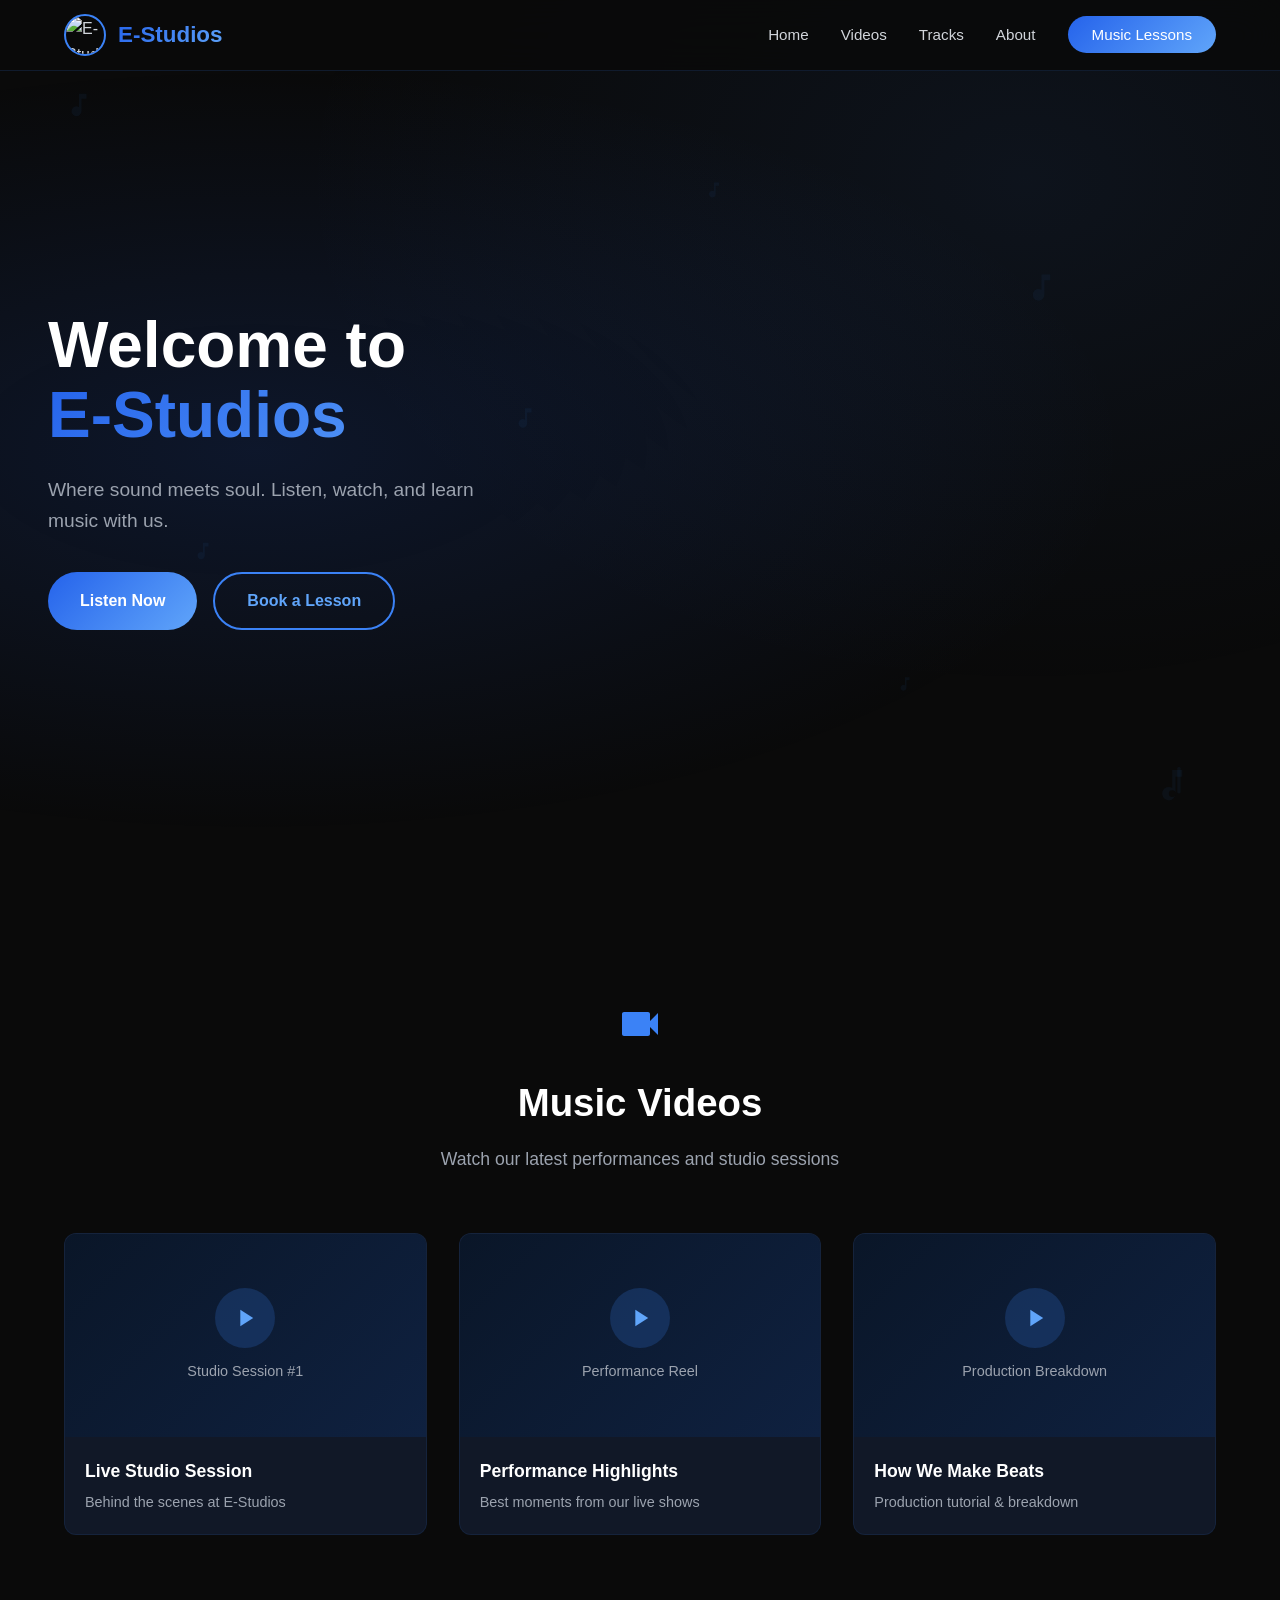
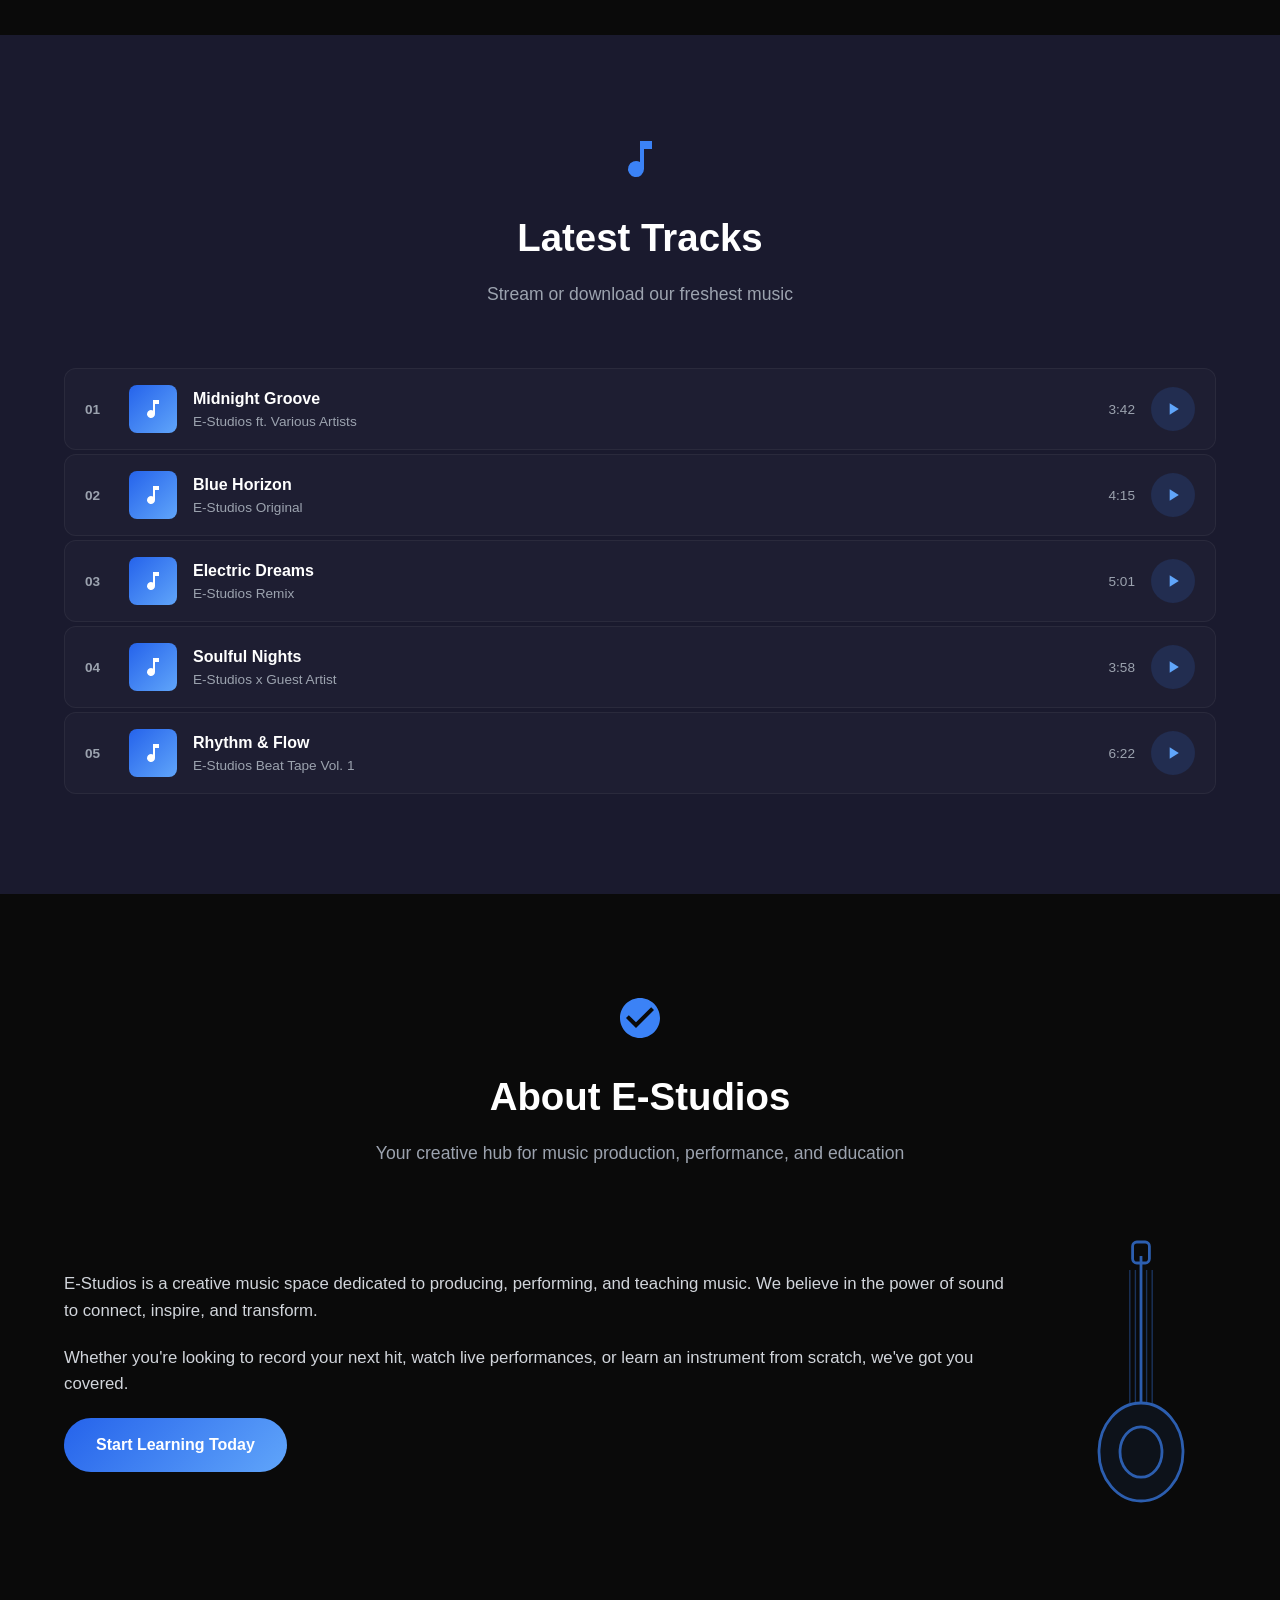
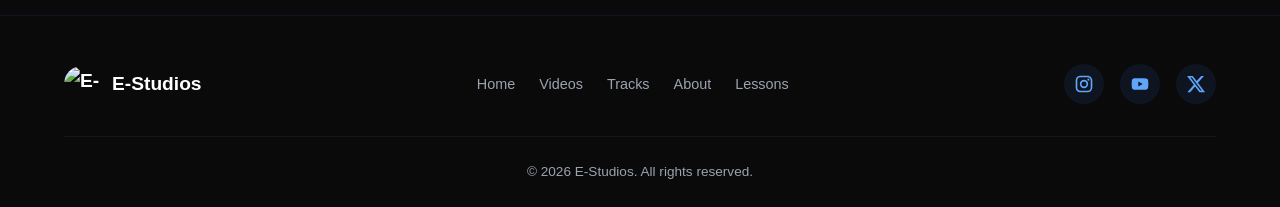
==== index.html @ f696d8f7 "Initial commit: E-Studios music website with videos, tracks, and lesson registration" ====
<!DOCTYPE html>
<html lang="en">
<head>
  <meta charset="UTF-8">
  <meta name="viewport" content="width=device-width, initial-scale=1.0">
  <title>E-Studios | Music Production & Lessons</title>
  <link rel="stylesheet" href="css/style.css">
  <link rel="icon" type="image/jpeg" href="images/logo.jpeg">
</head>
<body>

  <!-- Floating music notes background -->
  <div class="music-bg" aria-hidden="true">
    <svg class="note note-1" viewBox="0 0 24 24" fill="currentColor"><path d="M12 3v10.55A4 4 0 1 0 14 17V7h4V3h-6z"/></svg>
    <svg class="note note-2" viewBox="0 0 24 24" fill="currentColor"><path d="M12 3v10.55A4 4 0 1 0 14 17V7h4V3h-6z"/></svg>
    <svg class="note note-3" viewBox="0 0 24 24" fill="currentColor"><path d="M12 3v10.55A4 4 0 1 0 14 17V7h4V3h-6z"/></svg>
    <svg class="note note-4" viewBox="0 0 24 24" fill="currentColor"><path d="M12 3v10.55A4 4 0 1 0 14 17V7h4V3h-6z"/></svg>
    <svg class="note note-5" viewBox="0 0 24 24" fill="currentColor"><path d="M12 3v10.55A4 4 0 1 0 14 17V7h4V3h-6z"/></svg>
    <svg class="note note-6" viewBox="0 0 19 24" fill="currentColor"><path d="M12 3v10.55A4 4 0 1 0 14 17V7h4V3h-6zM14 17a2 2 0 1 1-4 0 2 2 0 0 1 4 0z"/><rect x="15" y="1" width="2" height="16" rx="1"/></svg>
    <svg class="note note-7" viewBox="0 0 24 24" fill="currentColor"><path d="M12 3v10.55A4 4 0 1 0 14 17V7h4V3h-6z"/></svg>
  </div>

  <!-- NAVIGATION -->
  <nav class="navbar" id="navbar">
    <div class="nav-container">
      <a href="index.html" class="logo">
        <img src="images/logo.jpeg" alt="E-Studios Logo" class="logo-img">
        <span class="logo-text">E-Studios</span>
      </a>
      <button class="nav-toggle" id="navToggle" aria-label="Toggle menu">
        <span></span><span></span><span></span>
      </button>
      <ul class="nav-links" id="navLinks">
        <li><a href="#home">Home</a></li>
        <li><a href="#videos">Videos</a></li>
        <li><a href="#tracks">Tracks</a></li>
        <li><a href="#about">About</a></li>
        <li><a href="lessons.html" class="btn-nav">Music Lessons</a></li>
      </ul>
    </div>
  </nav>

  <!-- HERO SECTION -->
  <header class="hero" id="home">
    <div class="hero-content">
      <h1 class="hero-title">
        <span class="hero-line">Welcome to</span>
        <span class="hero-line accent">E-Studios</span>
      </h1>
      <p class="hero-subtitle">Where sound meets soul. Listen, watch, and learn music with us.</p>
      <div class="hero-buttons">
        <a href="#tracks" class="btn btn-primary">Listen Now</a>
        <a href="lessons.html" class="btn btn-secondary">Book a Lesson</a>
      </div>
    </div>
    <div class="hero-visual">
      <svg class="equalizer" viewBox="0 0 120 80" fill="none">
        <rect class="eq-bar eq-1" x="5" y="30" width="10" rx="5" fill="#3b82f6"/>
        <rect class="eq-bar eq-2" x="20" y="15" width="10" rx="5" fill="#60a5fa"/>
        <rect class="eq-bar eq-3" x="35" y="25" width="10" rx="5" fill="#2563eb"/>
        <rect class="eq-bar eq-4" x="50" y="5" width="10" rx="5" fill="#93c5fd"/>
        <rect class="eq-bar eq-5" x="65" y="20" width="10" rx="5" fill="#3b82f6"/>
        <rect class="eq-bar eq-6" x="80" y="10" width="10" rx="5" fill="#60a5fa"/>
        <rect class="eq-bar eq-7" x="95" y="28" width="10" rx="5" fill="#2563eb"/>
        <rect class="eq-bar eq-8" x="110" y="18" width="10" rx="5" fill="#93c5fd"/>
      </svg>
    </div>
  </header>

  <!-- VIDEOS SECTION -->
  <section class="section" id="videos">
    <div class="container">
      <div class="section-header">
        <svg class="section-icon" viewBox="0 0 24 24" fill="currentColor"><path d="M17 10.5V7c0-.55-.45-1-1-1H4c-.55 0-1 .45-1 1v10c0 .55.45 1 1 1h12c.55 0 1-.45 1-1v-3.5l4 4v-11l-4 4z"/></svg>
        <h2>Music Videos</h2>
        <p>Watch our latest performances and studio sessions</p>
      </div>
      <div class="video-grid">
        <div class="video-card">
          <div class="video-placeholder">
            <svg viewBox="0 0 24 24" fill="currentColor" class="play-icon"><path d="M8 5v14l11-7z"/></svg>
            <span>Studio Session #1</span>
          </div>
          <div class="video-info">
            <h3>Live Studio Session</h3>
            <p>Behind the scenes at E-Studios</p>
          </div>
        </div>
        <div class="video-card">
          <div class="video-placeholder">
            <svg viewBox="0 0 24 24" fill="currentColor" class="play-icon"><path d="M8 5v14l11-7z"/></svg>
            <span>Performance Reel</span>
          </div>
          <div class="video-info">
            <h3>Performance Highlights</h3>
            <p>Best moments from our live shows</p>
          </div>
        </div>
        <div class="video-card">
          <div class="video-placeholder">
            <svg viewBox="0 0 24 24" fill="currentColor" class="play-icon"><path d="M8 5v14l11-7z"/></svg>
            <span>Production Breakdown</span>
          </div>
          <div class="video-info">
            <h3>How We Make Beats</h3>
            <p>Production tutorial & breakdown</p>
          </div>
        </div>
      </div>
    </div>
  </section>

  <!-- TRACKS SECTION -->
  <section class="section section-dark" id="tracks">
    <div class="container">
      <div class="section-header">
        <svg class="section-icon" viewBox="0 0 24 24" fill="currentColor"><path d="M12 3v10.55A4 4 0 1 0 14 17V7h4V3h-6z"/></svg>
        <h2>Latest Tracks</h2>
        <p>Stream or download our freshest music</p>
      </div>
      <div class="tracks-list">
        <div class="track-item">
          <div class="track-number">01</div>
          <div class="track-art">
            <svg viewBox="0 0 24 24" fill="currentColor"><path d="M12 3v10.55A4 4 0 1 0 14 17V7h4V3h-6z"/></svg>
          </div>
          <div class="track-details">
            <h3>Midnight Groove</h3>
            <p>E-Studios ft. Various Artists</p>
          </div>
          <div class="track-duration">3:42</div>
          <button class="track-play" aria-label="Play track">
            <svg viewBox="0 0 24 24" fill="currentColor"><path d="M8 5v14l11-7z"/></svg>
          </button>
        </div>
        <div class="track-item">
          <div class="track-number">02</div>
          <div class="track-art">
            <svg viewBox="0 0 24 24" fill="currentColor"><path d="M12 3v10.55A4 4 0 1 0 14 17V7h4V3h-6z"/></svg>
          </div>
          <div class="track-details">
            <h3>Blue Horizon</h3>
            <p>E-Studios Original</p>
          </div>
          <div class="track-duration">4:15</div>
          <button class="track-play" aria-label="Play track">
            <svg viewBox="0 0 24 24" fill="currentColor"><path d="M8 5v14l11-7z"/></svg>
          </button>
        </div>
        <div class="track-item">
          <div class="track-number">03</div>
          <div class="track-art">
            <svg viewBox="0 0 24 24" fill="currentColor"><path d="M12 3v10.55A4 4 0 1 0 14 17V7h4V3h-6z"/></svg>
          </div>
          <div class="track-details">
            <h3>Electric Dreams</h3>
            <p>E-Studios Remix</p>
          </div>
          <div class="track-duration">5:01</div>
          <button class="track-play" aria-label="Play track">
            <svg viewBox="0 0 24 24" fill="currentColor"><path d="M8 5v14l11-7z"/></svg>
          </button>
        </div>
        <div class="track-item">
          <div class="track-number">04</div>
          <div class="track-art">
            <svg viewBox="0 0 24 24" fill="currentColor"><path d="M12 3v10.55A4 4 0 1 0 14 17V7h4V3h-6z"/></svg>
          </div>
          <div class="track-details">
            <h3>Soulful Nights</h3>
            <p>E-Studios x Guest Artist</p>
          </div>
          <div class="track-duration">3:58</div>
          <button class="track-play" aria-label="Play track">
            <svg viewBox="0 0 24 24" fill="currentColor"><path d="M8 5v14l11-7z"/></svg>
          </button>
        </div>
        <div class="track-item">
          <div class="track-number">05</div>
          <div class="track-art">
            <svg viewBox="0 0 24 24" fill="currentColor"><path d="M12 3v10.55A4 4 0 1 0 14 17V7h4V3h-6z"/></svg>
          </div>
          <div class="track-details">
            <h3>Rhythm & Flow</h3>
            <p>E-Studios Beat Tape Vol. 1</p>
          </div>
          <div class="track-duration">6:22</div>
          <button class="track-play" aria-label="Play track">
            <svg viewBox="0 0 24 24" fill="currentColor"><path d="M8 5v14l11-7z"/></svg>
          </button>
        </div>
      </div>
    </div>
  </section>

  <!-- ABOUT SECTION -->
  <section class="section" id="about">
    <div class="container">
      <div class="section-header">
        <svg class="section-icon" viewBox="0 0 24 24" fill="currentColor"><path d="M12 2C6.48 2 2 6.48 2 12s4.48 10 10 10 10-4.48 10-10S17.52 2 12 2zm-2 15l-5-5 1.41-1.41L10 14.17l7.59-7.59L19 8l-9 9z"/></svg>
        <h2>About E-Studios</h2>
        <p>Your creative hub for music production, performance, and education</p>
      </div>
      <div class="about-content">
        <div class="about-text">
          <p>E-Studios is a creative music space dedicated to producing, performing, and teaching music. We believe in the power of sound to connect, inspire, and transform.</p>
          <p>Whether you're looking to record your next hit, watch live performances, or learn an instrument from scratch, we've got you covered.</p>
          <a href="lessons.html" class="btn btn-primary">Start Learning Today</a>
        </div>
        <div class="about-graphics">
          <svg class="guitar-svg" viewBox="0 0 100 200" fill="none" stroke="#3b82f6" stroke-width="2">
            <ellipse cx="50" cy="160" rx="30" ry="35" fill="rgba(59,130,246,0.1)"/>
            <ellipse cx="50" cy="160" rx="15" ry="18"/>
            <line x1="50" y1="125" x2="50" y2="20"/>
            <rect x="44" y="10" width="12" height="15" rx="3"/>
            <line x1="42" y1="30" x2="42" y2="125" stroke-width="1" opacity="0.5"/>
            <line x1="46" y1="30" x2="46" y2="125" stroke-width="1" opacity="0.5"/>
            <line x1="50" y1="30" x2="50" y2="125" stroke-width="1" opacity="0.5"/>
            <line x1="54" y1="30" x2="54" y2="125" stroke-width="1" opacity="0.5"/>
            <line x1="58" y1="30" x2="58" y2="125" stroke-width="1" opacity="0.5"/>
          </svg>
        </div>
      </div>
    </div>
  </section>

  <!-- FOOTER -->
  <footer class="footer">
    <div class="container">
      <div class="footer-content">
        <div class="footer-brand">
          <img src="images/logo.jpeg" alt="E-Studios" class="footer-logo">
          <span>E-Studios</span>
        </div>
        <div class="footer-links">
          <a href="#home">Home</a>
          <a href="#videos">Videos</a>
          <a href="#tracks">Tracks</a>
          <a href="#about">About</a>
          <a href="lessons.html">Lessons</a>
        </div>
        <div class="footer-social">
          <a href="#" aria-label="Instagram">
            <svg viewBox="0 0 24 24" fill="currentColor"><path d="M7.8 2h8.4C19.4 2 22 4.6 22 7.8v8.4a5.8 5.8 0 0 1-5.8 5.8H7.8C4.6 22 2 19.4 2 16.2V7.8A5.8 5.8 0 0 1 7.8 2m-.2 2A3.6 3.6 0 0 0 4 7.6v8.8C4 18.39 5.61 20 7.6 20h8.8a3.6 3.6 0 0 0 3.6-3.6V7.6C20 5.61 18.39 4 16.4 4H7.6m9.65 1.5a1.25 1.25 0 0 1 1.25 1.25A1.25 1.25 0 0 1 17.25 8 1.25 1.25 0 0 1 16 6.75a1.25 1.25 0 0 1 1.25-1.25M12 7a5 5 0 0 1 5 5 5 5 0 0 1-5 5 5 5 0 0 1-5-5 5 5 0 0 1 5-5m0 2a3 3 0 0 0-3 3 3 3 0 0 0 3 3 3 3 0 0 0 3-3 3 3 0 0 0-3-3z"/></svg>
          </a>
          <a href="#" aria-label="YouTube">
            <svg viewBox="0 0 24 24" fill="currentColor"><path d="M10 15l5.19-3L10 9v6m11.56-7.83c.13.47.22 1.1.28 1.9.07.8.1 1.49.1 2.09L22 12c0 2.19-.16 3.8-.44 4.83-.25.9-.83 1.48-1.73 1.73-.47.13-1.33.22-2.65.28-1.3.07-2.49.1-3.59.1L12 19c-4.19 0-6.8-.16-7.83-.44-.9-.25-1.48-.83-1.73-1.73-.13-.47-.22-1.1-.28-1.9-.07-.8-.1-1.49-.1-2.09L2 12c0-2.19.16-3.8.44-4.83.25-.9.83-1.48 1.73-1.73.47-.13 1.33-.22 2.65-.28 1.3-.07 2.49-.1 3.59-.1L12 5c4.19 0 6.8.16 7.83.44.9.25 1.48.83 1.73 1.73z"/></svg>
          </a>
          <a href="#" aria-label="Twitter/X">
            <svg viewBox="0 0 24 24" fill="currentColor"><path d="M18.244 2.25h3.308l-7.227 8.26 8.502 11.24H16.17l-5.214-6.817L4.99 21.75H1.68l7.73-8.835L1.254 2.25H8.08l4.713 6.231zm-1.161 17.52h1.833L7.084 4.126H5.117z"/></svg>
          </a>
        </div>
      </div>
      <div class="footer-bottom">
        <p>&copy; 2026 E-Studios. All rights reserved.</p>
      </div>
    </div>
  </footer>

  <script src="js/main.js"></script>
</body>
</html>
---- css/style.css ----
/* ===== E-Studios Theme ===== */
:root {
  --blue-900: #0a1628;
  --blue-800: #0f2140;
  --blue-700: #1a365d;
  --blue-600: #2563eb;
  --blue-500: #3b82f6;
  --blue-400: #60a5fa;
  --blue-300: #93c5fd;
  --blue-200: #bfdbfe;
  --black: #000000;
  --dark: #0a0a0a;
  --dark-card: #111827;
  --dark-surface: #1a1a2e;
  --gray-400: #9ca3af;
  --gray-300: #d1d5db;
  --white: #ffffff;
  --gradient: linear-gradient(135deg, var(--blue-600), var(--blue-400));
  --shadow: 0 4px 30px rgba(59,130,246,0.15);
  --radius: 12px;
}

/* ===== Reset & Base ===== */
*, *::before, *::after { box-sizing: border-box; margin: 0; padding: 0; }

html { scroll-behavior: smooth; }

body {
  font-family: -apple-system, BlinkMacSystemFont, 'Segoe UI', Roboto, sans-serif;
  background: var(--dark);
  color: var(--gray-300);
  line-height: 1.6;
  overflow-x: hidden;
}

a { text-decoration: none; color: inherit; }
img { max-width: 100%; display: block; }
ul { list-style: none; }

.container {
  max-width: 1200px;
  margin: 0 auto;
  padding: 0 24px;
}

/* ===== Floating Music Notes ===== */
.music-bg {
  position: fixed;
  inset: 0;
  pointer-events: none;
  z-index: 0;
  overflow: hidden;
}

.note {
  position: absolute;
  fill: rgba(59,130,246,0.06);
  animation: floatNote linear infinite;
}

.note-1 { width: 30px; top: 10%; left: 5%; animation-duration: 18s; }
.note-2 { width: 22px; top: 60%; left: 15%; animation-duration: 22s; animation-delay: 2s; }
.note-3 { width: 35px; top: 30%; left: 80%; animation-duration: 20s; animation-delay: 4s; }
.note-4 { width: 18px; top: 75%; left: 70%; animation-duration: 25s; animation-delay: 1s; }
.note-5 { width: 26px; top: 45%; left: 40%; animation-duration: 19s; animation-delay: 3s; }
.note-6 { width: 32px; top: 85%; left: 90%; animation-duration: 23s; animation-delay: 5s; }
.note-7 { width: 20px; top: 20%; left: 55%; animation-duration: 21s; animation-delay: 0.5s; }

@keyframes floatNote {
  0% { transform: translateY(100vh) rotate(0deg); opacity: 0; }
  10% { opacity: 1; }
  90% { opacity: 1; }
  100% { transform: translateY(-10vh) rotate(360deg); opacity: 0; }
}

/* ===== Navbar ===== */
.navbar {
  position: fixed;
  top: 0;
  left: 0;
  right: 0;
  z-index: 1000;
  background: rgba(10,10,10,0.85);
  backdrop-filter: blur(20px);
  border-bottom: 1px solid rgba(59,130,246,0.15);
  transition: background 0.3s;
}

.nav-container {
  max-width: 1200px;
  margin: 0 auto;
  padding: 0 24px;
  display: flex;
  align-items: center;
  justify-content: space-between;
  height: 70px;
}

.logo {
  display: flex;
  align-items: center;
  gap: 12px;
}

.logo-img {
  width: 42px;
  height: 42px;
  border-radius: 50%;
  object-fit: cover;
  border: 2px solid var(--blue-500);
}

.logo-text {
  font-size: 1.4rem;
  font-weight: 700;
  background: var(--gradient);
  -webkit-background-clip: text;
  -webkit-text-fill-color: transparent;
  background-clip: text;
}

.nav-links {
  display: flex;
  align-items: center;
  gap: 32px;
}

.nav-links a {
  font-size: 0.95rem;
  font-weight: 500;
  color: var(--gray-300);
  transition: color 0.3s;
}

.nav-links a:hover { color: var(--blue-400); }

.btn-nav {
  background: var(--gradient);
  color: var(--white) !important;
  padding: 10px 24px;
  border-radius: 50px;
  font-weight: 600;
  transition: transform 0.3s, box-shadow 0.3s;
}

.btn-nav:hover {
  transform: translateY(-2px);
  box-shadow: 0 4px 20px rgba(59,130,246,0.4);
}

.nav-toggle {
  display: none;
  flex-direction: column;
  gap: 5px;
  background: none;
  border: none;
  cursor: pointer;
}

.nav-toggle span {
  width: 28px;
  height: 3px;
  background: var(--gray-300);
  border-radius: 2px;
  transition: 0.3s;
}

/* ===== Hero ===== */
.hero {
  min-height: 100vh;
  display: flex;
  align-items: center;
  justify-content: space-between;
  padding: 120px 48px 80px;
  position: relative;
  z-index: 1;
  background: radial-gradient(ellipse at 20% 50%, rgba(37,99,235,0.15) 0%, transparent 60%),
              radial-gradient(ellipse at 80% 20%, rgba(59,130,246,0.08) 0%, transparent 50%);
}

.hero-content { max-width: 600px; }

.hero-title {
  font-size: 4rem;
  font-weight: 800;
  line-height: 1.1;
  margin-bottom: 24px;
}

.hero-line { display: block; color: var(--white); }

.accent {
  background: var(--gradient);
  -webkit-background-clip: text;
  -webkit-text-fill-color: transparent;
  background-clip: text;
}

.hero-subtitle {
  font-size: 1.2rem;
  color: var(--gray-400);
  margin-bottom: 36px;
  max-width: 480px;
}

.hero-buttons { display: flex; gap: 16px; flex-wrap: wrap; }

.btn {
  display: inline-flex;
  align-items: center;
  gap: 8px;
  padding: 14px 32px;
  border-radius: 50px;
  font-size: 1rem;
  font-weight: 600;
  cursor: pointer;
  border: none;
  transition: transform 0.3s, box-shadow 0.3s;
}

.btn:hover {
  transform: translateY(-2px);
  box-shadow: 0 8px 30px rgba(59,130,246,0.3);
}

.btn-primary {
  background: var(--gradient);
  color: var(--white);
}

.btn-secondary {
  background: transparent;
  color: var(--blue-400);
  border: 2px solid var(--blue-500);
}

.btn-secondary:hover { background: rgba(59,130,246,0.1); }

/* Equalizer */
.hero-visual {
  flex-shrink: 0;
}

.equalizer {
  width: 200px;
  height: 120px;
}

.eq-bar {
  animation: eqBounce ease-in-out infinite;
  transform-origin: bottom;
}

.eq-1 { animation-duration: 0.8s; }
.eq-2 { animation-duration: 1.1s; animation-delay: 0.1s; }
.eq-3 { animation-duration: 0.7s; animation-delay: 0.2s; }
.eq-4 { animation-duration: 0.9s; animation-delay: 0.15s; }
.eq-5 { animation-duration: 1.0s; animation-delay: 0.05s; }
.eq-6 { animation-duration: 0.75s; animation-delay: 0.25s; }
.eq-7 { animation-duration: 0.85s; animation-delay: 0.3s; }
.eq-8 { animation-duration: 0.95s; animation-delay: 0.12s; }

@keyframes eqBounce {
  0%, 100% { transform: scaleY(0.3); }
  50% { transform: scaleY(1); }
}

/* ===== Sections ===== */
.section {
  padding: 100px 0;
  position: relative;
  z-index: 1;
}

.section-dark {
  background: var(--dark-surface);
}

.section-header {
  text-align: center;
  margin-bottom: 60px;
}

.section-icon {
  width: 48px;
  height: 48px;
  color: var(--blue-500);
  margin-bottom: 16px;
}

.section-header h2 {
  font-size: 2.4rem;
  font-weight: 700;
  color: var(--white);
  margin-bottom: 12px;
}

.section-header p {
  color: var(--gray-400);
  font-size: 1.1rem;
}

/* ===== Video Grid ===== */
.video-grid {
  display: grid;
  grid-template-columns: repeat(auto-fit, minmax(320px, 1fr));
  gap: 32px;
}

.video-card {
  background: var(--dark-card);
  border-radius: var(--radius);
  overflow: hidden;
  border: 1px solid rgba(59,130,246,0.1);
  transition: transform 0.3s, box-shadow 0.3s;
}

.video-card:hover {
  transform: translateY(-6px);
  box-shadow: var(--shadow);
}

.video-placeholder {
  aspect-ratio: 16/9;
  background: linear-gradient(135deg, var(--blue-900), var(--blue-800));
  display: flex;
  flex-direction: column;
  align-items: center;
  justify-content: center;
  gap: 12px;
  color: var(--blue-400);
  cursor: pointer;
  position: relative;
}

.play-icon {
  width: 60px;
  height: 60px;
  background: rgba(59,130,246,0.2);
  border-radius: 50%;
  padding: 16px;
  transition: background 0.3s, transform 0.3s;
}

.video-card:hover .play-icon {
  background: var(--blue-600);
  transform: scale(1.1);
}

.video-placeholder span {
  font-size: 0.9rem;
  color: var(--gray-400);
}

.video-info { padding: 20px; }

.video-info h3 {
  color: var(--white);
  font-size: 1.1rem;
  margin-bottom: 6px;
}

.video-info p { font-size: 0.9rem; color: var(--gray-400); }

/* ===== Tracks List ===== */
.tracks-list {
  display: flex;
  flex-direction: column;
  gap: 4px;
}

.track-item {
  display: flex;
  align-items: center;
  gap: 16px;
  padding: 16px 20px;
  border-radius: var(--radius);
  background: rgba(255,255,255,0.02);
  border: 1px solid rgba(255,255,255,0.05);
  transition: background 0.3s, border-color 0.3s;
}

.track-item:hover {
  background: rgba(59,130,246,0.08);
  border-color: rgba(59,130,246,0.2);
}

.track-number {
  font-size: 0.85rem;
  color: var(--gray-400);
  font-weight: 600;
  min-width: 28px;
}

.track-art {
  width: 48px;
  height: 48px;
  border-radius: 8px;
  background: var(--gradient);
  display: flex;
  align-items: center;
  justify-content: center;
  flex-shrink: 0;
}

.track-art svg {
  width: 24px;
  height: 24px;
  color: var(--white);
}

.track-details { flex: 1; }

.track-details h3 {
  color: var(--white);
  font-size: 1rem;
  font-weight: 600;
}

.track-details p {
  font-size: 0.85rem;
  color: var(--gray-400);
}

.track-duration {
  font-size: 0.85rem;
  color: var(--gray-400);
  font-variant-numeric: tabular-nums;
}

.track-play {
  width: 44px;
  height: 44px;
  border-radius: 50%;
  border: none;
  background: rgba(59,130,246,0.15);
  color: var(--blue-400);
  cursor: pointer;
  display: flex;
  align-items: center;
  justify-content: center;
  transition: background 0.3s, transform 0.3s;
}

.track-play svg { width: 20px; height: 20px; }

.track-play:hover {
  background: var(--blue-600);
  color: var(--white);
  transform: scale(1.1);
}

/* ===== About ===== */
.about-content {
  display: flex;
  align-items: center;
  gap: 60px;
}

.about-text { flex: 1; }

.about-text p {
  margin-bottom: 20px;
  font-size: 1.05rem;
  color: var(--gray-300);
}

.about-graphics { flex-shrink: 0; }

.guitar-svg {
  width: 150px;
  height: 280px;
  opacity: 0.7;
}

/* ===== Footer ===== */
.footer {
  border-top: 1px solid rgba(59,130,246,0.1);
  padding: 48px 0 24px;
  position: relative;
  z-index: 1;
}

.footer-content {
  display: flex;
  align-items: center;
  justify-content: space-between;
  flex-wrap: wrap;
  gap: 24px;
  margin-bottom: 32px;
}

.footer-brand {
  display: flex;
  align-items: center;
  gap: 12px;
  font-size: 1.2rem;
  font-weight: 700;
  color: var(--white);
}

.footer-logo {
  width: 36px;
  height: 36px;
  border-radius: 50%;
  object-fit: cover;
}

.footer-links { display: flex; gap: 24px; }

.footer-links a {
  color: var(--gray-400);
  font-size: 0.9rem;
  transition: color 0.3s;
}

.footer-links a:hover { color: var(--blue-400); }

.footer-social { display: flex; gap: 16px; }

.footer-social a {
  width: 40px;
  height: 40px;
  border-radius: 50%;
  background: rgba(59,130,246,0.1);
  display: flex;
  align-items: center;
  justify-content: center;
  color: var(--blue-400);
  transition: background 0.3s, transform 0.3s;
}

.footer-social svg { width: 20px; height: 20px; }

.footer-social a:hover {
  background: var(--blue-600);
  color: var(--white);
  transform: translateY(-2px);
}

.footer-bottom {
  text-align: center;
  padding-top: 24px;
  border-top: 1px solid rgba(255,255,255,0.05);
  font-size: 0.85rem;
  color: var(--gray-400);
}

/* ===== Responsive ===== */
@media (max-width: 768px) {
  .nav-toggle { display: flex; }

  .nav-links {
    position: fixed;
    top: 70px;
    left: 0;
    right: 0;
    background: rgba(10,10,10,0.98);
    flex-direction: column;
    padding: 32px 24px;
    gap: 20px;
    transform: translateY(-120%);
    transition: transform 0.3s;
  }

  .nav-links.active { transform: translateY(0); }

  .hero {
    flex-direction: column;
    text-align: center;
    padding: 140px 24px 60px;
  }

  .hero-title { font-size: 2.6rem; }
  .hero-subtitle { margin: 0 auto 32px; }
  .hero-buttons { justify-content: center; }

  .equalizer { width: 160px; height: 100px; }

  .about-content { flex-direction: column; text-align: center; }

  .footer-content { flex-direction: column; text-align: center; }
  .footer-links { flex-wrap: wrap; justify-content: center; }
}
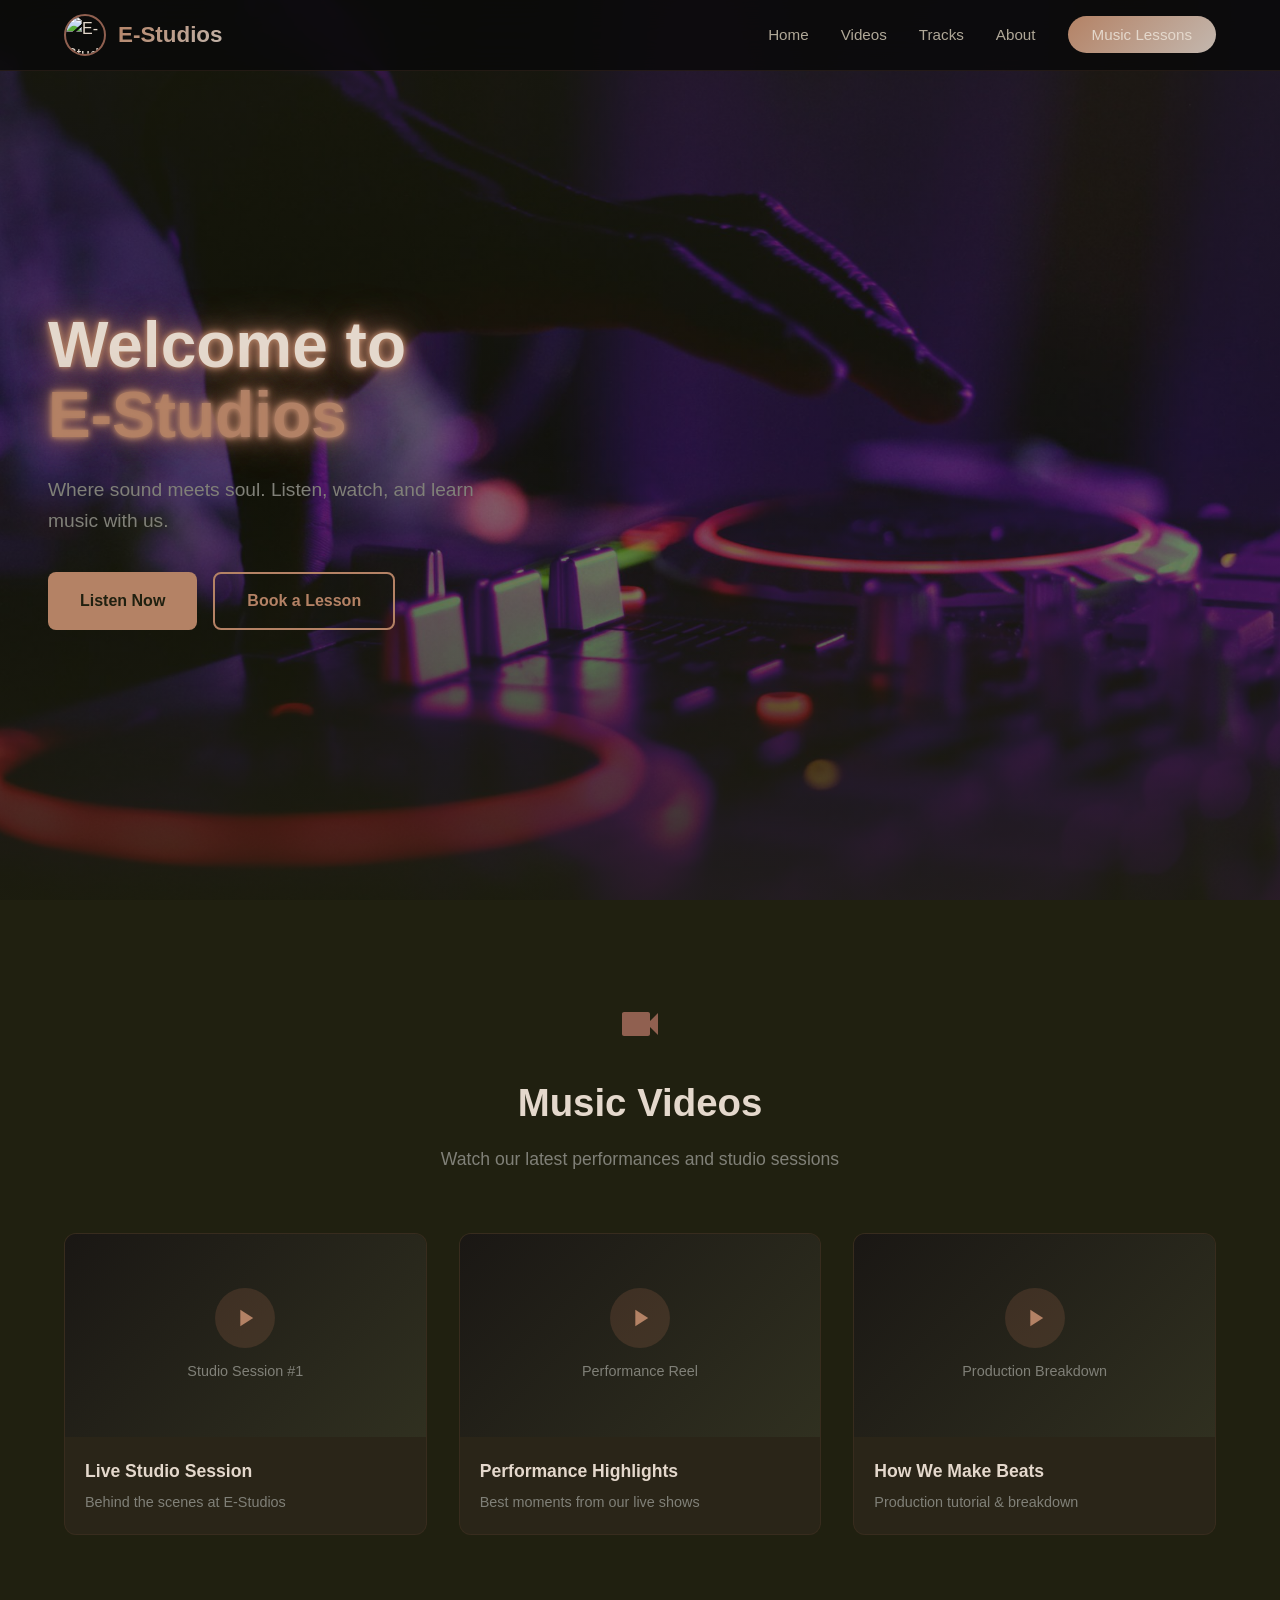
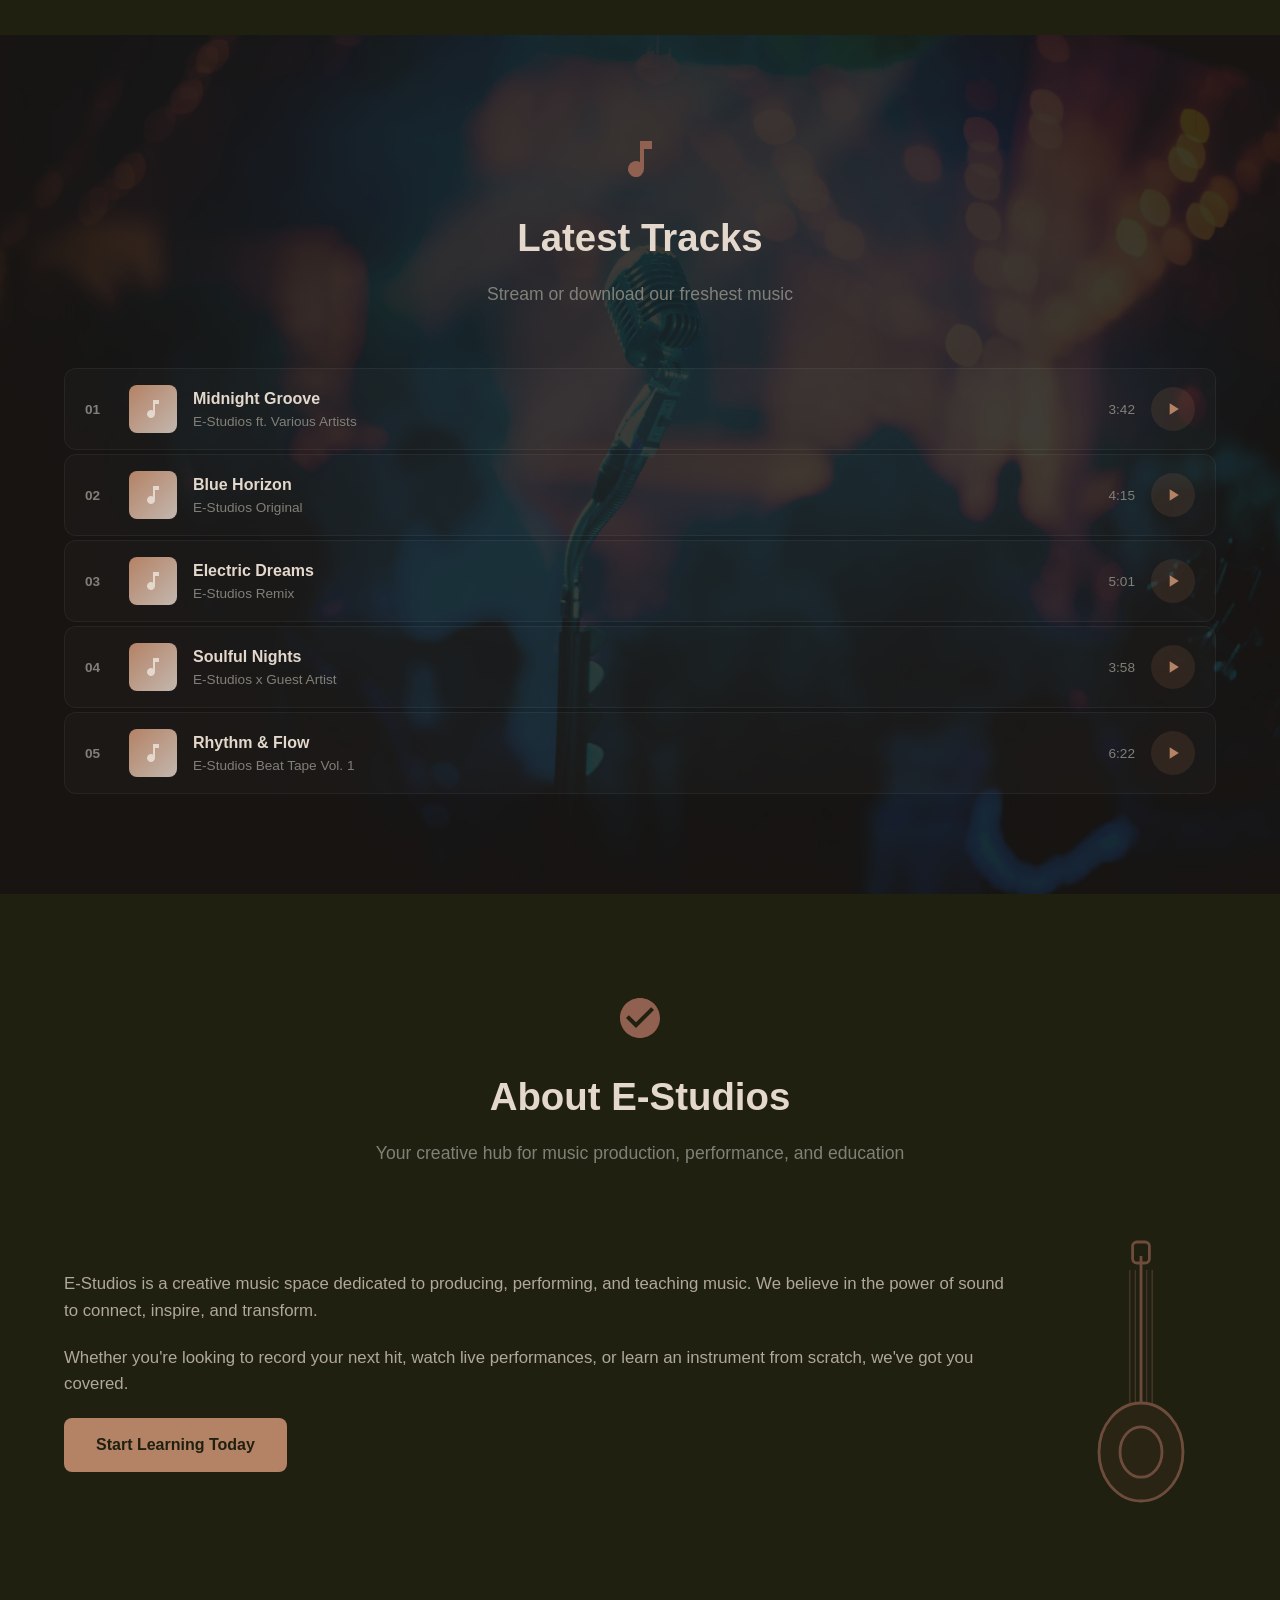
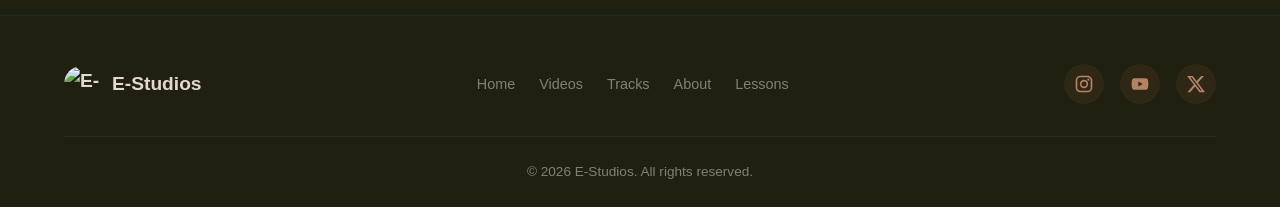
==== commit e386c226: "Add floating microphones and music notes animation over concert background" ====
--- a/index.html
+++ b/index.html
@@ -9,15 +9,23 @@
 </head>
 <body>
 
-  <!-- Floating music notes background -->
+  <!-- Floating music notes & microphones background -->
   <div class="music-bg" aria-hidden="true">
-    <svg class="note note-1" viewBox="0 0 24 24" fill="currentColor"><path d="M12 3v10.55A4 4 0 1 0 14 17V7h4V3h-6z"/></svg>
-    <svg class="note note-2" viewBox="0 0 24 24" fill="currentColor"><path d="M12 3v10.55A4 4 0 1 0 14 17V7h4V3h-6z"/></svg>
-    <svg class="note note-3" viewBox="0 0 24 24" fill="currentColor"><path d="M12 3v10.55A4 4 0 1 0 14 17V7h4V3h-6z"/></svg>
-    <svg class="note note-4" viewBox="0 0 24 24" fill="currentColor"><path d="M12 3v10.55A4 4 0 1 0 14 17V7h4V3h-6z"/></svg>
-    <svg class="note note-5" viewBox="0 0 24 24" fill="currentColor"><path d="M12 3v10.55A4 4 0 1 0 14 17V7h4V3h-6z"/></svg>
-    <svg class="note note-6" viewBox="0 0 19 24" fill="currentColor"><path d="M12 3v10.55A4 4 0 1 0 14 17V7h4V3h-6zM14 17a2 2 0 1 1-4 0 2 2 0 0 1 4 0z"/><rect x="15" y="1" width="2" height="16" rx="1"/></svg>
-    <svg class="note note-7" viewBox="0 0 24 24" fill="currentColor"><path d="M12 3v10.55A4 4 0 1 0 14 17V7h4V3h-6z"/></svg>
+    <!-- Music notes -->
+    <svg class="floating-el el-1" viewBox="0 0 24 24" fill="currentColor"><path d="M12 3v10.55A4 4 0 1 0 14 17V7h4V3h-6z"/></svg>
+    <svg class="floating-el el-2" viewBox="0 0 24 24" fill="currentColor"><path d="M12 3v10.55A4 4 0 1 0 14 17V7h4V3h-6z"/></svg>
+    <svg class="floating-el el-3" viewBox="0 0 19 24" fill="currentColor"><path d="M12 3v10.55A4 4 0 1 0 14 17V7h4V3h-6zM14 17a2 2 0 1 1-4 0 2 2 0 0 1 4 0z"/><rect x="15" y="1" width="2" height="16" rx="1"/></svg>
+    <svg class="floating-el el-4" viewBox="0 0 24 24" fill="currentColor"><path d="M12 3v10.55A4 4 0 1 0 14 17V7h4V3h-6z"/></svg>
+    <svg class="floating-el el-5" viewBox="0 0 24 24" fill="currentColor"><path d="M12 3v10.55A4 4 0 1 0 14 17V7h4V3h-6z"/></svg>
+    <!-- Microphones -->
+    <svg class="floating-el el-6 mic" viewBox="0 0 24 24" fill="currentColor"><path d="M12 14c1.66 0 3-1.34 3-3V5c0-1.66-1.34-3-3-3S9 3.34 9 5v6c0 1.66 1.34 3 3 3zm-1-9c0-.55.45-1 1-1s1 .45 1 1v6c0 .55-.45 1-1 1s-1-.45-1-1V5z"/><path d="M17 11c0 2.76-2.24 5-5 5s-5-2.24-5-5H5c0 3.53 2.61 6.43 6 6.92V21h2v-3.08c3.39-.49 6-3.39 6-6.92h-2z"/></svg>
+    <svg class="floating-el el-7 mic" viewBox="0 0 24 24" fill="currentColor"><path d="M12 14c1.66 0 3-1.34 3-3V5c0-1.66-1.34-3-3-3S9 3.34 9 5v6c0 1.66 1.34 3 3 3zm-1-9c0-.55.45-1 1-1s1 .45 1 1v6c0 .55-.45 1-1 1s-1-.45-1-1V5z"/><path d="M17 11c0 2.76-2.24 5-5 5s-5-2.24-5-5H5c0 3.53 2.61 6.43 6 6.92V21h2v-3.08c3.39-.49 6-3.39 6-6.92h-2z"/></svg>
+    <!-- Double notes -->
+    <svg class="floating-el el-8" viewBox="0 0 24 24" fill="currentColor"><path d="M21 3v12.5a3.5 3.5 0 1 1-2-3.16V5H11v10.5a3.5 3.5 0 1 1-2-3.16V3h12z"/></svg>
+    <svg class="floating-el el-9" viewBox="0 0 24 24" fill="currentColor"><path d="M12 3v10.55A4 4 0 1 0 14 17V7h4V3h-6z"/></svg>
+    <svg class="floating-el el-10 mic" viewBox="0 0 24 24" fill="currentColor"><path d="M12 14c1.66 0 3-1.34 3-3V5c0-1.66-1.34-3-3-3S9 3.34 9 5v6c0 1.66 1.34 3 3 3zm-1-9c0-.55.45-1 1-1s1 .45 1 1v6c0 .55-.45 1-1 1s-1-.45-1-1V5z"/><path d="M17 11c0 2.76-2.24 5-5 5s-5-2.24-5-5H5c0 3.53 2.61 6.43 6 6.92V21h2v-3.08c3.39-.49 6-3.39 6-6.92h-2z"/></svg>
+    <svg class="floating-el el-11" viewBox="0 0 24 24" fill="currentColor"><path d="M12 3v10.55A4 4 0 1 0 14 17V7h4V3h-6z"/></svg>
+    <svg class="floating-el el-12" viewBox="0 0 19 24" fill="currentColor"><path d="M12 3v10.55A4 4 0 1 0 14 17V7h4V3h-6zM14 17a2 2 0 1 1-4 0 2 2 0 0 1 4 0z"/><rect x="15" y="1" width="2" height="16" rx="1"/></svg>
   </div>
 
   <!-- NAVIGATION -->
--- a/css/style.css
+++ b/css/style.css
@@ -1,22 +1,25 @@
-/* ===== E-Studios Theme ===== */
+/* ===== E-Studios Theme (Logo-derived colors) ===== */
 :root {
-  --blue-900: #0a1628;
-  --blue-800: #0f2140;
-  --blue-700: #1a365d;
-  --blue-600: #2563eb;
-  --blue-500: #3b82f6;
-  --blue-400: #60a5fa;
-  --blue-300: #93c5fd;
-  --blue-200: #bfdbfe;
+  --primary: #b48265;
+  --secondary: #906050;
+  --dark: #202010;
+  --light: #e4d8cc;
+  --brown-900: #1a1714;
+  --brown-800: #303020;
+  --brown-700: #404040;
+  --brown-600: #505050;
+  --brown-500: #906050;
+  --brown-400: #b48265;
+  --brown-300: #c3b7ae;
+  --brown-200: #d8ccc0;
   --black: #000000;
-  --dark: #0a0a0a;
-  --dark-card: #111827;
-  --dark-surface: #1a1a2e;
-  --gray-400: #9ca3af;
-  --gray-300: #d1d5db;
-  --white: #ffffff;
-  --gradient: linear-gradient(135deg, var(--blue-600), var(--blue-400));
-  --shadow: 0 4px 30px rgba(59,130,246,0.15);
+  --dark-card: #2a2518;
+  --dark-surface: #1a1714;
+  --gray-400: #808078;
+  --gray-300: #b0a898;
+  --white: #e4d8cc;
+  --gradient: linear-gradient(135deg, var(--primary), var(--brown-300));
+  --shadow: 0 4px 30px rgba(180,130,101,0.15);
   --radius: 12px;
 }
 
@@ -28,9 +31,35 @@
 body {
   font-family: -apple-system, BlinkMacSystemFont, 'Segoe UI', Roboto, sans-serif;
   background: var(--dark);
-  color: var(--gray-300);
+  color: var(--light);
   line-height: 1.6;
   overflow-x: hidden;
+}
+
+/* Concert background */
+.hero::before {
+  content: '';
+  position: absolute;
+  inset: 0;
+  background: url('../images/concert-bg2.jpg') center/cover no-repeat;
+  z-index: -2;
+}
+
+.hero::after {
+  content: '';
+  position: absolute;
+  inset: 0;
+  background: linear-gradient(to bottom,
+    rgba(32,32,16,0.7) 0%,
+    rgba(32,32,16,0.5) 50%,
+    rgba(32,32,16,0.85) 100%);
+  z-index: -1;
+}
+
+@keyframes gradient {
+  0% { background-position: 0%; }
+  50% { background-position: 100%; }
+  100% { background-position: 0%; }
 }
 
 a { text-decoration: none; color: inherit; }
@@ -41,9 +70,21 @@
   max-width: 1200px;
   margin: 0 auto;
   padding: 0 24px;
-}
-
-/* ===== Floating Music Notes ===== */
+  animation: fadeIn 1s ease;
+}
+
+@keyframes fadeIn {
+  from {
+    opacity: 0;
+    transform: translateY(30px);
+  }
+  to {
+    opacity: 1;
+    transform: translateY(0);
+  }
+}
+
+/* ===== Floating Music Notes & Microphones ===== */
 .music-bg {
   position: fixed;
   inset: 0;
@@ -52,25 +93,54 @@
   overflow: hidden;
 }
 
-.note {
+.floating-el {
   position: absolute;
-  fill: rgba(59,130,246,0.06);
-  animation: floatNote linear infinite;
-}
-
-.note-1 { width: 30px; top: 10%; left: 5%; animation-duration: 18s; }
-.note-2 { width: 22px; top: 60%; left: 15%; animation-duration: 22s; animation-delay: 2s; }
-.note-3 { width: 35px; top: 30%; left: 80%; animation-duration: 20s; animation-delay: 4s; }
-.note-4 { width: 18px; top: 75%; left: 70%; animation-duration: 25s; animation-delay: 1s; }
-.note-5 { width: 26px; top: 45%; left: 40%; animation-duration: 19s; animation-delay: 3s; }
-.note-6 { width: 32px; top: 85%; left: 90%; animation-duration: 23s; animation-delay: 5s; }
-.note-7 { width: 20px; top: 20%; left: 55%; animation-duration: 21s; animation-delay: 0.5s; }
-
-@keyframes floatNote {
-  0% { transform: translateY(100vh) rotate(0deg); opacity: 0; }
-  10% { opacity: 1; }
-  90% { opacity: 1; }
-  100% { transform: translateY(-10vh) rotate(360deg); opacity: 0; }
+  animation: floatUp linear infinite;
+  opacity: 0;
+}
+
+/* Notes - warm terracotta */
+.floating-el:not(.mic) {
+  fill: rgba(180,130,101,0.12);
+}
+
+/* Microphones - slight pink tint */
+.mic {
+  fill: rgba(255,0,110,0.1);
+}
+
+/* Sizes and positions */
+.el-1  { width: 28px; left: 5%;  animation-duration: 16s; animation-delay: 0s; }
+.el-2  { width: 20px; left: 12%; animation-duration: 20s; animation-delay: 2s; }
+.el-3  { width: 32px; left: 22%; animation-duration: 18s; animation-delay: 4s; }
+.el-4  { width: 16px; left: 35%; animation-duration: 22s; animation-delay: 1s; }
+.el-5  { width: 24px; left: 45%; animation-duration: 17s; animation-delay: 3s; }
+.el-6  { width: 30px; left: 55%; animation-duration: 19s; animation-delay: 0.5s; }
+.el-7  { width: 22px; left: 65%; animation-duration: 21s; animation-delay: 5s; }
+.el-8  { width: 34px; left: 75%; animation-duration: 15s; animation-delay: 1.5s; }
+.el-9  { width: 18px; left: 82%; animation-duration: 23s; animation-delay: 3.5s; }
+.el-10 { width: 26px; left: 88%; animation-duration: 18s; animation-delay: 2.5s; }
+.el-11 { width: 20px; left: 92%; animation-duration: 20s; animation-delay: 0.8s; }
+.el-12 { width: 30px; left: 40%; animation-duration: 24s; animation-delay: 4.5s; }
+
+@keyframes floatUp {
+  0% {
+    transform: translateY(110vh) rotate(0deg) scale(0.8);
+    opacity: 0;
+  }
+  5% {
+    opacity: 1;
+  }
+  50% {
+    opacity: 0.8;
+  }
+  95% {
+    opacity: 1;
+  }
+  100% {
+    transform: translateY(-10vh) rotate(360deg) scale(1.1);
+    opacity: 0;
+  }
 }
 
 /* ===== Navbar ===== */
@@ -82,7 +152,7 @@
   z-index: 1000;
   background: rgba(10,10,10,0.85);
   backdrop-filter: blur(20px);
-  border-bottom: 1px solid rgba(59,130,246,0.15);
+  border-bottom: 1px solid rgba(176,112,80,0.15);
   transition: background 0.3s;
 }
 
@@ -107,7 +177,7 @@
   height: 42px;
   border-radius: 50%;
   object-fit: cover;
-  border: 2px solid var(--blue-500);
+  border: 2px solid var(--brown-500);
 }
 
 .logo-text {
@@ -132,7 +202,7 @@
   transition: color 0.3s;
 }
 
-.nav-links a:hover { color: var(--blue-400); }
+.nav-links a:hover { color: var(--brown-400); }
 
 .btn-nav {
   background: var(--gradient);
@@ -145,7 +215,7 @@
 
 .btn-nav:hover {
   transform: translateY(-2px);
-  box-shadow: 0 4px 20px rgba(59,130,246,0.4);
+  box-shadow: 0 4px 20px rgba(176,112,80,0.4);
 }
 
 .nav-toggle {
@@ -174,8 +244,6 @@
   padding: 120px 48px 80px;
   position: relative;
   z-index: 1;
-  background: radial-gradient(ellipse at 20% 50%, rgba(37,99,235,0.15) 0%, transparent 60%),
-              radial-gradient(ellipse at 80% 20%, rgba(59,130,246,0.08) 0%, transparent 50%);
 }
 
 .hero-content { max-width: 600px; }
@@ -210,31 +278,41 @@
   align-items: center;
   gap: 8px;
   padding: 14px 32px;
-  border-radius: 50px;
+  border-radius: 8px;
   font-size: 1rem;
   font-weight: 600;
   cursor: pointer;
   border: none;
-  transition: transform 0.3s, box-shadow 0.3s;
+  transition: all 0.3s ease;
 }
 
 .btn:hover {
-  transform: translateY(-2px);
-  box-shadow: 0 8px 30px rgba(59,130,246,0.3);
+  background: #8338ec;
+  transform: scale(1.08);
 }
 
 .btn-primary {
-  background: var(--gradient);
-  color: var(--white);
+  background: var(--primary);
+  color: #202010;
+}
+
+.btn-primary:hover {
+  background: var(--secondary);
+  transform: scale(1.08);
 }
 
 .btn-secondary {
   background: transparent;
-  color: var(--blue-400);
-  border: 2px solid var(--blue-500);
-}
-
-.btn-secondary:hover { background: rgba(59,130,246,0.1); }
+  color: var(--primary);
+  border: 2px solid var(--primary);
+}
+
+.btn-secondary:hover {
+  background: var(--secondary);
+  border-color: var(--secondary);
+  color: #e4d8cc;
+  transform: scale(1.08);
+}
 
 /* Equalizer */
 .hero-visual {
@@ -274,6 +352,21 @@
 
 .section-dark {
   background: var(--dark-surface);
+  position: relative;
+}
+
+.section-dark::before {
+  content: '';
+  position: absolute;
+  inset: 0;
+  background: url('../images/concert-bg.jpg') center/cover no-repeat;
+  opacity: 0.15;
+  z-index: 0;
+}
+
+.section-dark > * {
+  position: relative;
+  z-index: 1;
 }
 
 .section-header {
@@ -284,7 +377,7 @@
 .section-icon {
   width: 48px;
   height: 48px;
-  color: var(--blue-500);
+  color: var(--brown-500);
   margin-bottom: 16px;
 }
 
@@ -295,6 +388,15 @@
   margin-bottom: 12px;
 }
 
+h1 {
+  color: #e4d8cc;
+  text-shadow:
+    0 0 5px #b48265,
+    0 0 10px #b48265,
+    0 0 20px #906050,
+    0 0 40px #906050;
+}
+
 .section-header p {
   color: var(--gray-400);
   font-size: 1.1rem;
@@ -311,7 +413,7 @@
   background: var(--dark-card);
   border-radius: var(--radius);
   overflow: hidden;
-  border: 1px solid rgba(59,130,246,0.1);
+  border: 1px solid rgba(176,112,80,0.1);
   transition: transform 0.3s, box-shadow 0.3s;
 }
 
@@ -322,13 +424,13 @@
 
 .video-placeholder {
   aspect-ratio: 16/9;
-  background: linear-gradient(135deg, var(--blue-900), var(--blue-800));
+  background: linear-gradient(135deg, var(--brown-900), var(--brown-800));
   display: flex;
   flex-direction: column;
   align-items: center;
   justify-content: center;
   gap: 12px;
-  color: var(--blue-400);
+  color: var(--brown-400);
   cursor: pointer;
   position: relative;
 }
@@ -336,14 +438,14 @@
 .play-icon {
   width: 60px;
   height: 60px;
-  background: rgba(59,130,246,0.2);
+  background: rgba(176,112,80,0.2);
   border-radius: 50%;
   padding: 16px;
   transition: background 0.3s, transform 0.3s;
 }
 
 .video-card:hover .play-icon {
-  background: var(--blue-600);
+  background: var(--brown-500);
   transform: scale(1.1);
 }
 
@@ -381,8 +483,8 @@
 }
 
 .track-item:hover {
-  background: rgba(59,130,246,0.08);
-  border-color: rgba(59,130,246,0.2);
+  background: rgba(176,112,80,0.08);
+  border-color: rgba(176,112,80,0.2);
 }
 
 .track-number {
@@ -433,8 +535,8 @@
   height: 44px;
   border-radius: 50%;
   border: none;
-  background: rgba(59,130,246,0.15);
-  color: var(--blue-400);
+  background: rgba(176,112,80,0.15);
+  color: var(--brown-400);
   cursor: pointer;
   display: flex;
   align-items: center;
@@ -445,9 +547,87 @@
 .track-play svg { width: 20px; height: 20px; }
 
 .track-play:hover {
-  background: var(--blue-600);
+  background: #8338ec;
   color: var(--white);
   transform: scale(1.1);
+}
+
+.album {
+  width: 250px;
+  transition: transform .4s ease;
+}
+
+.album:hover {
+  transform: scale(1.08) rotate(2deg);
+}
+
+.player {
+  animation: float 3s ease-in-out infinite;
+}
+
+.play-btn {
+  box-shadow: 0 0 5px #b48265;
+  transition: .4s;
+}
+
+.play-btn:hover {
+  box-shadow:
+    0 0 15px #b48265,
+    0 0 30px #b48265,
+    0 0 50px #b48265;
+}
+
+.record {
+  animation: spin 8s linear infinite;
+}
+
+@keyframes spin {
+  from {
+    transform: rotate(0deg);
+  }
+  to {
+    transform: rotate(360deg);
+  }
+}
+
+.bar {
+  width: 8px;
+  height: 30px;
+  background: #b48265;
+  animation: equalizer .7s infinite alternate;
+}
+
+.bar:nth-child(2) {
+  animation-delay: .2s;
+}
+
+.bar:nth-child(3) {
+  animation-delay: .4s;
+}
+
+.bar:nth-child(4) {
+  animation-delay: .6s;
+}
+
+@keyframes equalizer {
+  from {
+    height: 20px;
+  }
+  to {
+    height: 70px;
+  }
+}
+
+@keyframes float {
+  0% {
+    transform: translateY(0);
+  }
+  50% {
+    transform: translateY(-10px);
+  }
+  100% {
+    transform: translateY(0);
+  }
 }
 
 /* ===== About ===== */
@@ -471,6 +651,11 @@
   width: 150px;
   height: 280px;
   opacity: 0.7;
+  stroke: var(--brown-500);
+}
+
+.guitar-svg ellipse:first-of-type {
+  fill: rgba(176,112,80,0.1);
 }
 
 /* ===== Footer ===== */
@@ -522,18 +707,18 @@
   width: 40px;
   height: 40px;
   border-radius: 50%;
-  background: rgba(59,130,246,0.1);
+  background: rgba(176,112,80,0.1);
   display: flex;
   align-items: center;
   justify-content: center;
-  color: var(--blue-400);
+  color: var(--brown-400);
   transition: background 0.3s, transform 0.3s;
 }
 
 .footer-social svg { width: 20px; height: 20px; }
 
 .footer-social a:hover {
-  background: var(--blue-600);
+  background: var(--brown-500);
   color: var(--white);
   transform: translateY(-2px);
 }
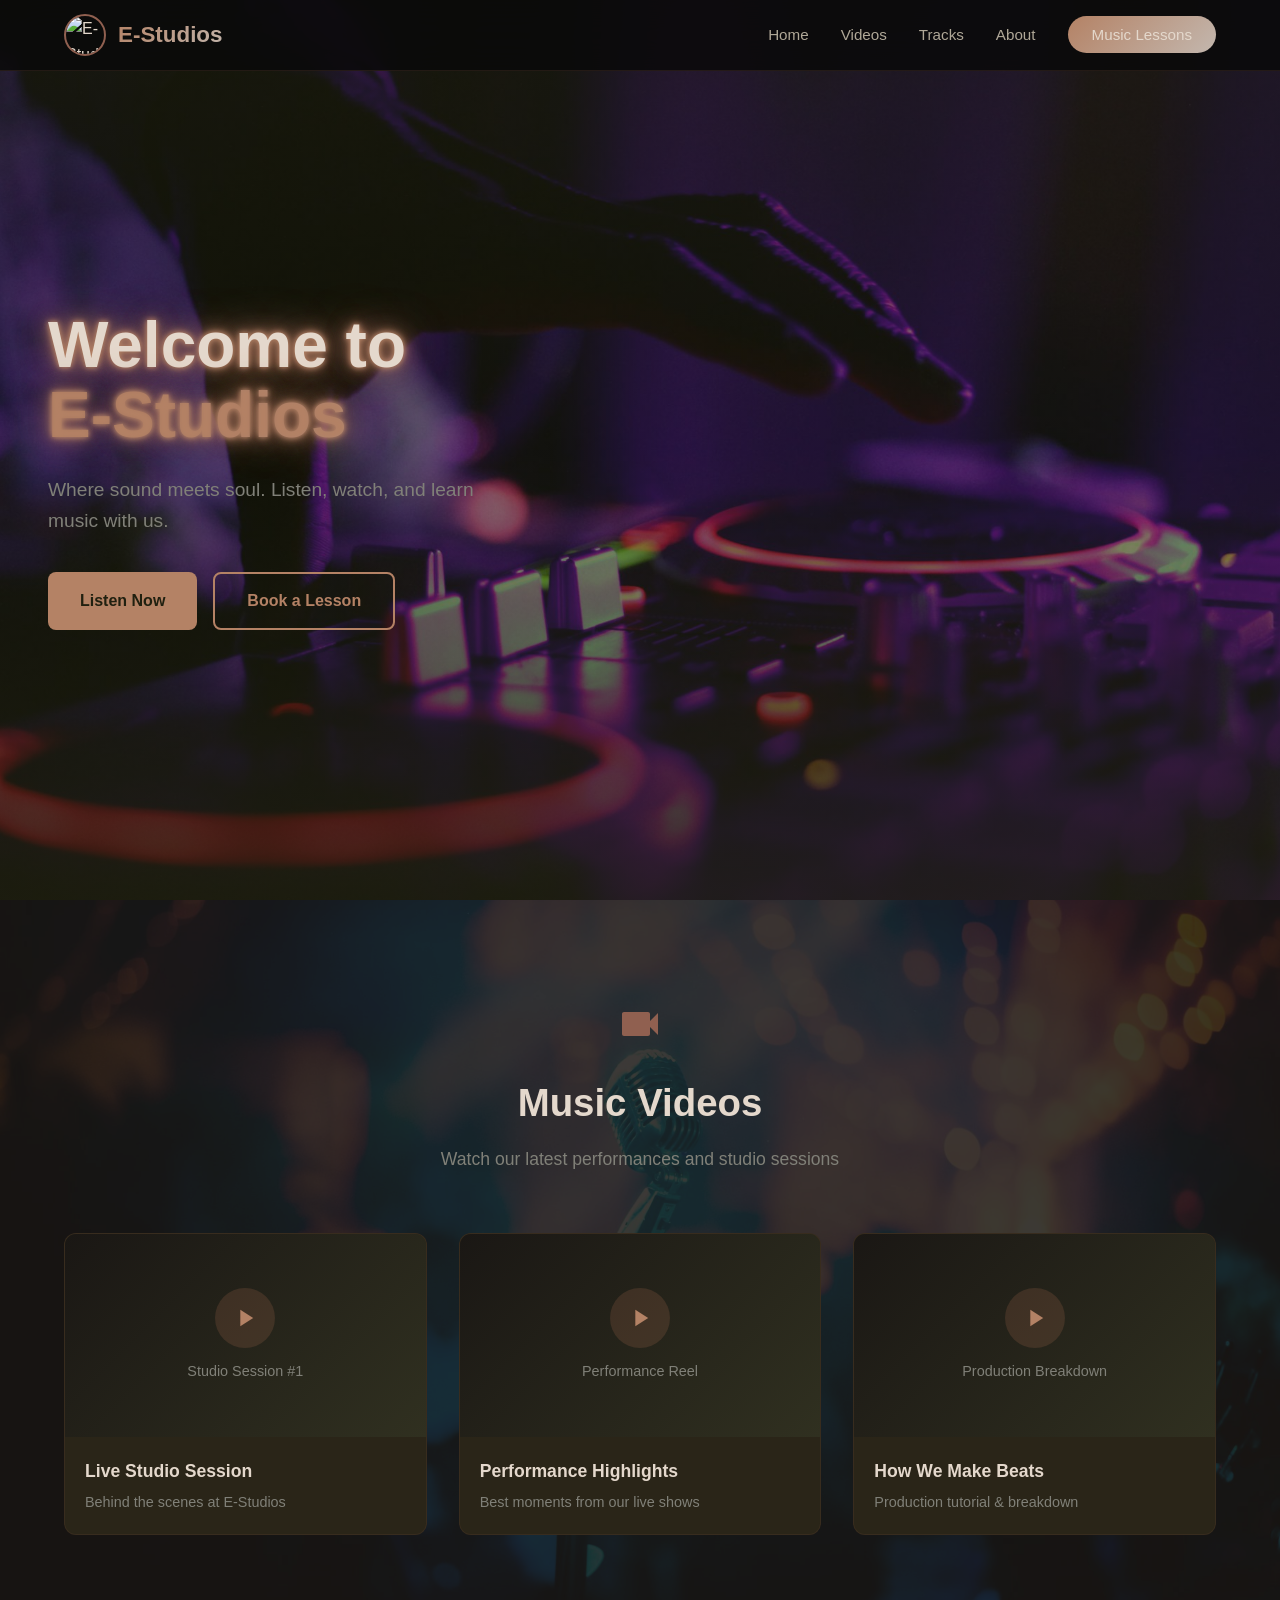
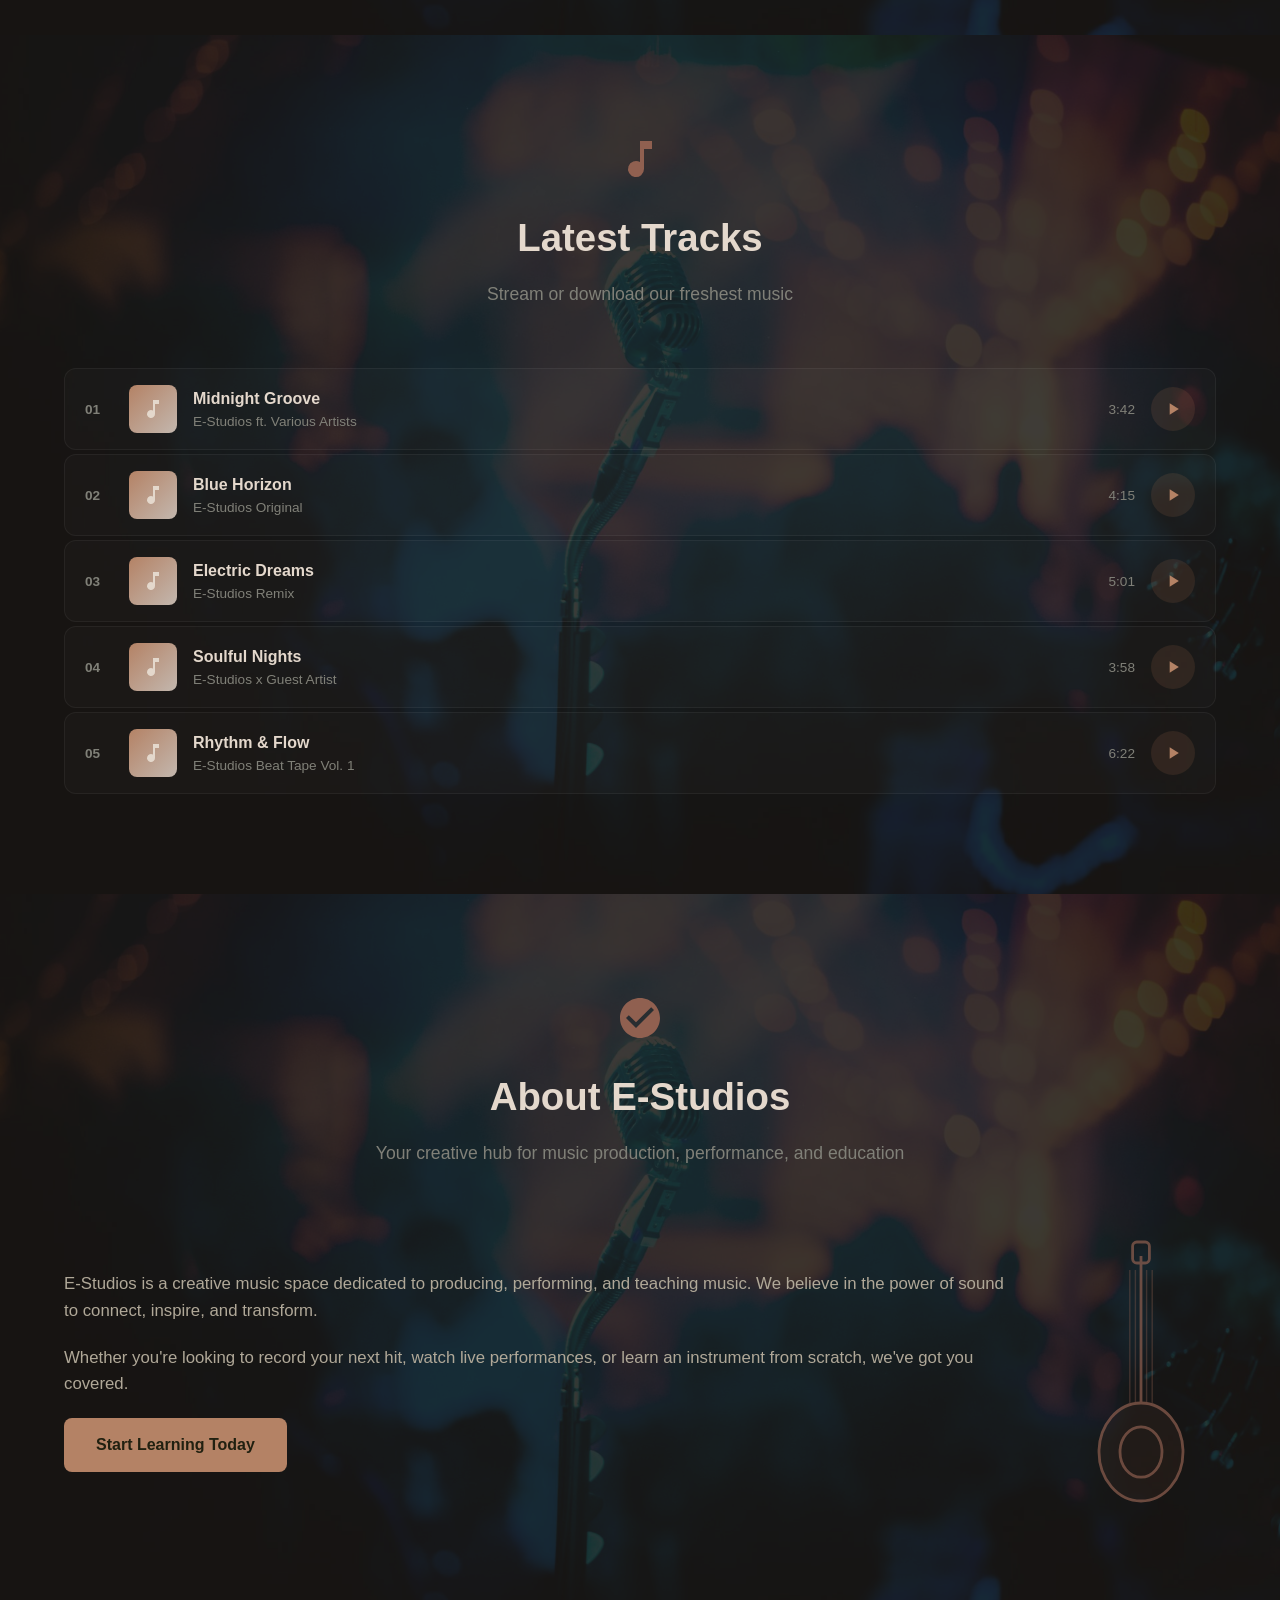
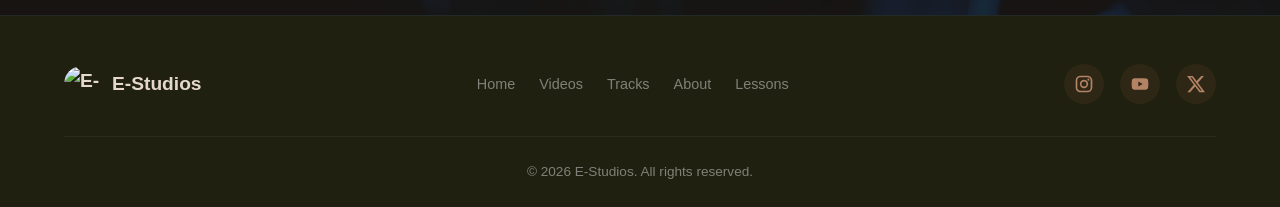
==== commit 6c17a4d5: "Add concert background to Videos and About sections" ====
--- a/index.html
+++ b/index.html
@@ -76,7 +76,7 @@
   </header>
 
   <!-- VIDEOS SECTION -->
-  <section class="section" id="videos">
+  <section class="section section-concert" id="videos">
     <div class="container">
       <div class="section-header">
         <svg class="section-icon" viewBox="0 0 24 24" fill="currentColor"><path d="M17 10.5V7c0-.55-.45-1-1-1H4c-.55 0-1 .45-1 1v10c0 .55.45 1 1 1h12c.55 0 1-.45 1-1v-3.5l4 4v-11l-4 4z"/></svg>
@@ -202,7 +202,7 @@
   </section>
 
   <!-- ABOUT SECTION -->
-  <section class="section" id="about">
+  <section class="section section-concert" id="about">
     <div class="container">
       <div class="section-header">
         <svg class="section-icon" viewBox="0 0 24 24" fill="currentColor"><path d="M12 2C6.48 2 2 6.48 2 12s4.48 10 10 10 10-4.48 10-10S17.52 2 12 2zm-2 15l-5-5 1.41-1.41L10 14.17l7.59-7.59L19 8l-9 9z"/></svg>
--- a/css/style.css
+++ b/css/style.css
@@ -350,12 +350,14 @@
   z-index: 1;
 }
 
-.section-dark {
+.section-dark,
+.section-concert {
   background: var(--dark-surface);
   position: relative;
 }
 
-.section-dark::before {
+.section-dark::before,
+.section-concert::before {
   content: '';
   position: absolute;
   inset: 0;
@@ -364,7 +366,8 @@
   z-index: 0;
 }
 
-.section-dark > * {
+.section-dark > *,
+.section-concert > * {
   position: relative;
   z-index: 1;
 }
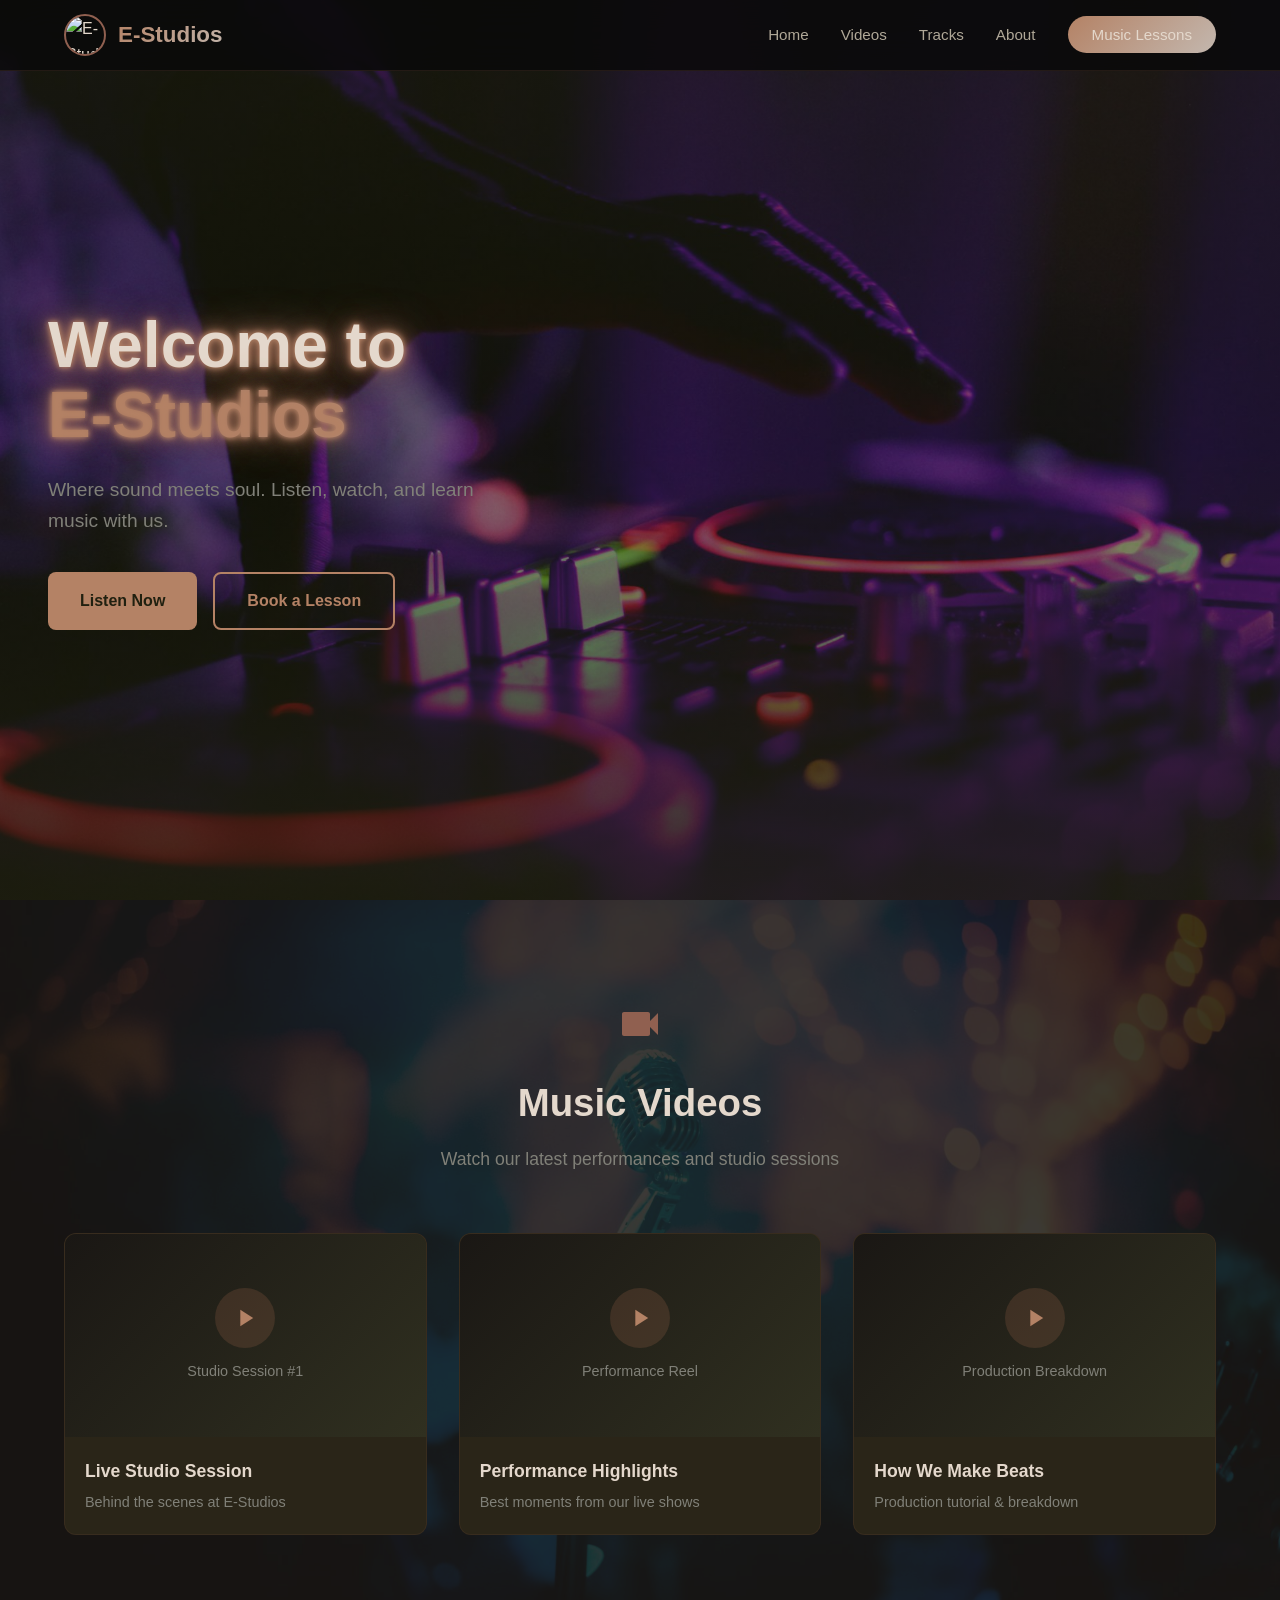
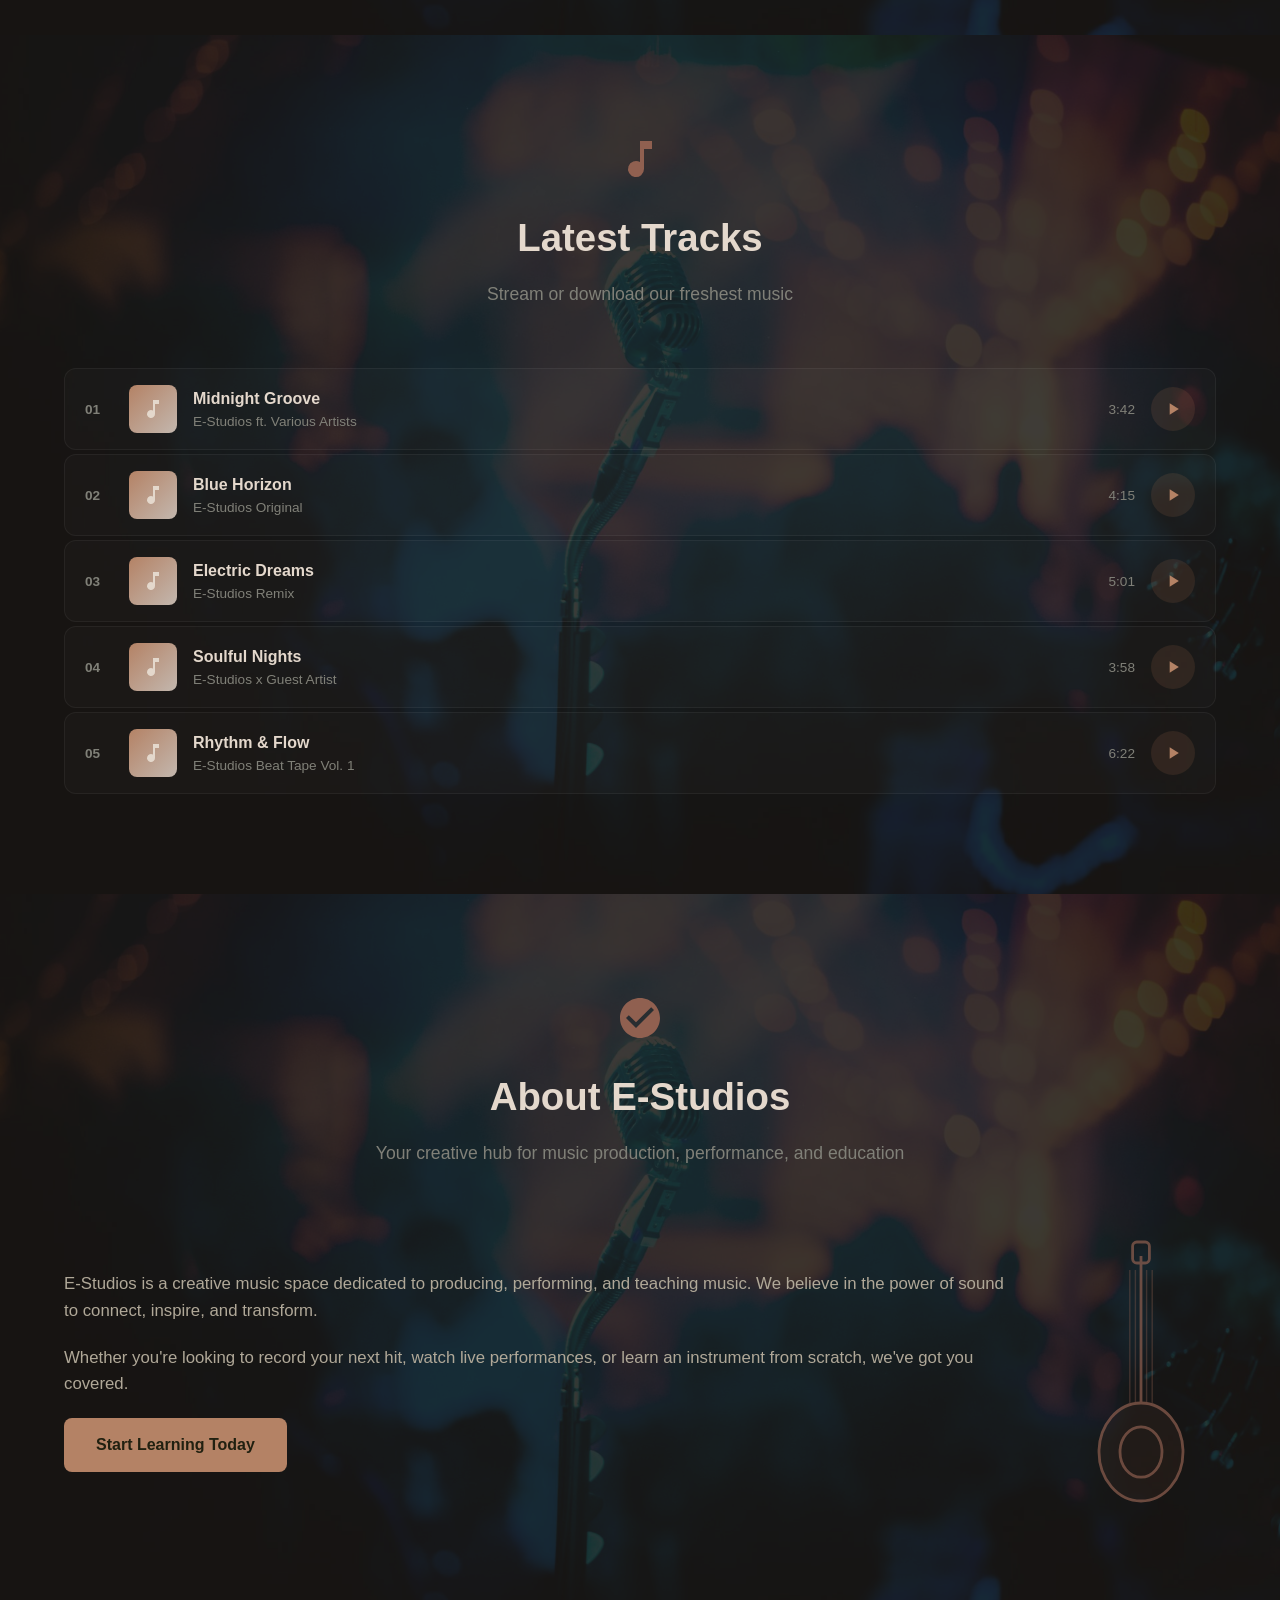
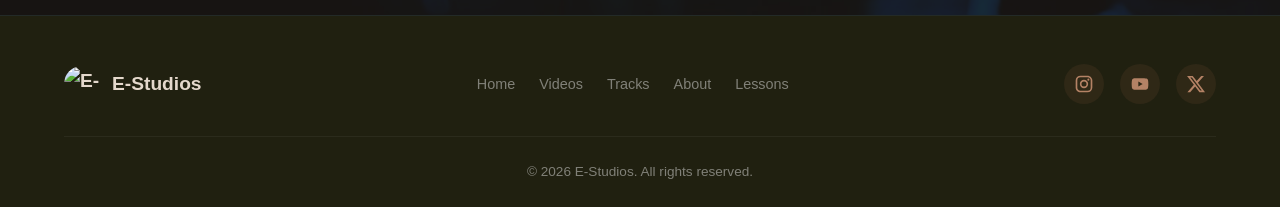
==== commit 75fd5e51: "Remove floating music notes and microphones" ====
--- a/index.html
+++ b/index.html
@@ -8,25 +8,6 @@
   <link rel="icon" type="image/jpeg" href="images/logo.jpeg">
 </head>
 <body>
-
-  <!-- Floating music notes & microphones background -->
-  <div class="music-bg" aria-hidden="true">
-    <!-- Music notes -->
-    <svg class="floating-el el-1" viewBox="0 0 24 24" fill="currentColor"><path d="M12 3v10.55A4 4 0 1 0 14 17V7h4V3h-6z"/></svg>
-    <svg class="floating-el el-2" viewBox="0 0 24 24" fill="currentColor"><path d="M12 3v10.55A4 4 0 1 0 14 17V7h4V3h-6z"/></svg>
-    <svg class="floating-el el-3" viewBox="0 0 19 24" fill="currentColor"><path d="M12 3v10.55A4 4 0 1 0 14 17V7h4V3h-6zM14 17a2 2 0 1 1-4 0 2 2 0 0 1 4 0z"/><rect x="15" y="1" width="2" height="16" rx="1"/></svg>
-    <svg class="floating-el el-4" viewBox="0 0 24 24" fill="currentColor"><path d="M12 3v10.55A4 4 0 1 0 14 17V7h4V3h-6z"/></svg>
-    <svg class="floating-el el-5" viewBox="0 0 24 24" fill="currentColor"><path d="M12 3v10.55A4 4 0 1 0 14 17V7h4V3h-6z"/></svg>
-    <!-- Microphones -->
-    <svg class="floating-el el-6 mic" viewBox="0 0 24 24" fill="currentColor"><path d="M12 14c1.66 0 3-1.34 3-3V5c0-1.66-1.34-3-3-3S9 3.34 9 5v6c0 1.66 1.34 3 3 3zm-1-9c0-.55.45-1 1-1s1 .45 1 1v6c0 .55-.45 1-1 1s-1-.45-1-1V5z"/><path d="M17 11c0 2.76-2.24 5-5 5s-5-2.24-5-5H5c0 3.53 2.61 6.43 6 6.92V21h2v-3.08c3.39-.49 6-3.39 6-6.92h-2z"/></svg>
-    <svg class="floating-el el-7 mic" viewBox="0 0 24 24" fill="currentColor"><path d="M12 14c1.66 0 3-1.34 3-3V5c0-1.66-1.34-3-3-3S9 3.34 9 5v6c0 1.66 1.34 3 3 3zm-1-9c0-.55.45-1 1-1s1 .45 1 1v6c0 .55-.45 1-1 1s-1-.45-1-1V5z"/><path d="M17 11c0 2.76-2.24 5-5 5s-5-2.24-5-5H5c0 3.53 2.61 6.43 6 6.92V21h2v-3.08c3.39-.49 6-3.39 6-6.92h-2z"/></svg>
-    <!-- Double notes -->
-    <svg class="floating-el el-8" viewBox="0 0 24 24" fill="currentColor"><path d="M21 3v12.5a3.5 3.5 0 1 1-2-3.16V5H11v10.5a3.5 3.5 0 1 1-2-3.16V3h12z"/></svg>
-    <svg class="floating-el el-9" viewBox="0 0 24 24" fill="currentColor"><path d="M12 3v10.55A4 4 0 1 0 14 17V7h4V3h-6z"/></svg>
-    <svg class="floating-el el-10 mic" viewBox="0 0 24 24" fill="currentColor"><path d="M12 14c1.66 0 3-1.34 3-3V5c0-1.66-1.34-3-3-3S9 3.34 9 5v6c0 1.66 1.34 3 3 3zm-1-9c0-.55.45-1 1-1s1 .45 1 1v6c0 .55-.45 1-1 1s-1-.45-1-1V5z"/><path d="M17 11c0 2.76-2.24 5-5 5s-5-2.24-5-5H5c0 3.53 2.61 6.43 6 6.92V21h2v-3.08c3.39-.49 6-3.39 6-6.92h-2z"/></svg>
-    <svg class="floating-el el-11" viewBox="0 0 24 24" fill="currentColor"><path d="M12 3v10.55A4 4 0 1 0 14 17V7h4V3h-6z"/></svg>
-    <svg class="floating-el el-12" viewBox="0 0 19 24" fill="currentColor"><path d="M12 3v10.55A4 4 0 1 0 14 17V7h4V3h-6zM14 17a2 2 0 1 1-4 0 2 2 0 0 1 4 0z"/><rect x="15" y="1" width="2" height="16" rx="1"/></svg>
-  </div>
 
   <!-- NAVIGATION -->
   <nav class="navbar" id="navbar">
--- a/css/style.css
+++ b/css/style.css
@@ -84,65 +84,6 @@
   }
 }
 
-/* ===== Floating Music Notes & Microphones ===== */
-.music-bg {
-  position: fixed;
-  inset: 0;
-  pointer-events: none;
-  z-index: 0;
-  overflow: hidden;
-}
-
-.floating-el {
-  position: absolute;
-  animation: floatUp linear infinite;
-  opacity: 0;
-}
-
-/* Notes - warm terracotta */
-.floating-el:not(.mic) {
-  fill: rgba(180,130,101,0.12);
-}
-
-/* Microphones - slight pink tint */
-.mic {
-  fill: rgba(255,0,110,0.1);
-}
-
-/* Sizes and positions */
-.el-1  { width: 28px; left: 5%;  animation-duration: 16s; animation-delay: 0s; }
-.el-2  { width: 20px; left: 12%; animation-duration: 20s; animation-delay: 2s; }
-.el-3  { width: 32px; left: 22%; animation-duration: 18s; animation-delay: 4s; }
-.el-4  { width: 16px; left: 35%; animation-duration: 22s; animation-delay: 1s; }
-.el-5  { width: 24px; left: 45%; animation-duration: 17s; animation-delay: 3s; }
-.el-6  { width: 30px; left: 55%; animation-duration: 19s; animation-delay: 0.5s; }
-.el-7  { width: 22px; left: 65%; animation-duration: 21s; animation-delay: 5s; }
-.el-8  { width: 34px; left: 75%; animation-duration: 15s; animation-delay: 1.5s; }
-.el-9  { width: 18px; left: 82%; animation-duration: 23s; animation-delay: 3.5s; }
-.el-10 { width: 26px; left: 88%; animation-duration: 18s; animation-delay: 2.5s; }
-.el-11 { width: 20px; left: 92%; animation-duration: 20s; animation-delay: 0.8s; }
-.el-12 { width: 30px; left: 40%; animation-duration: 24s; animation-delay: 4.5s; }
-
-@keyframes floatUp {
-  0% {
-    transform: translateY(110vh) rotate(0deg) scale(0.8);
-    opacity: 0;
-  }
-  5% {
-    opacity: 1;
-  }
-  50% {
-    opacity: 0.8;
-  }
-  95% {
-    opacity: 1;
-  }
-  100% {
-    transform: translateY(-10vh) rotate(360deg) scale(1.1);
-    opacity: 0;
-  }
-}
-
 /* ===== Navbar ===== */
 .navbar {
   position: fixed;
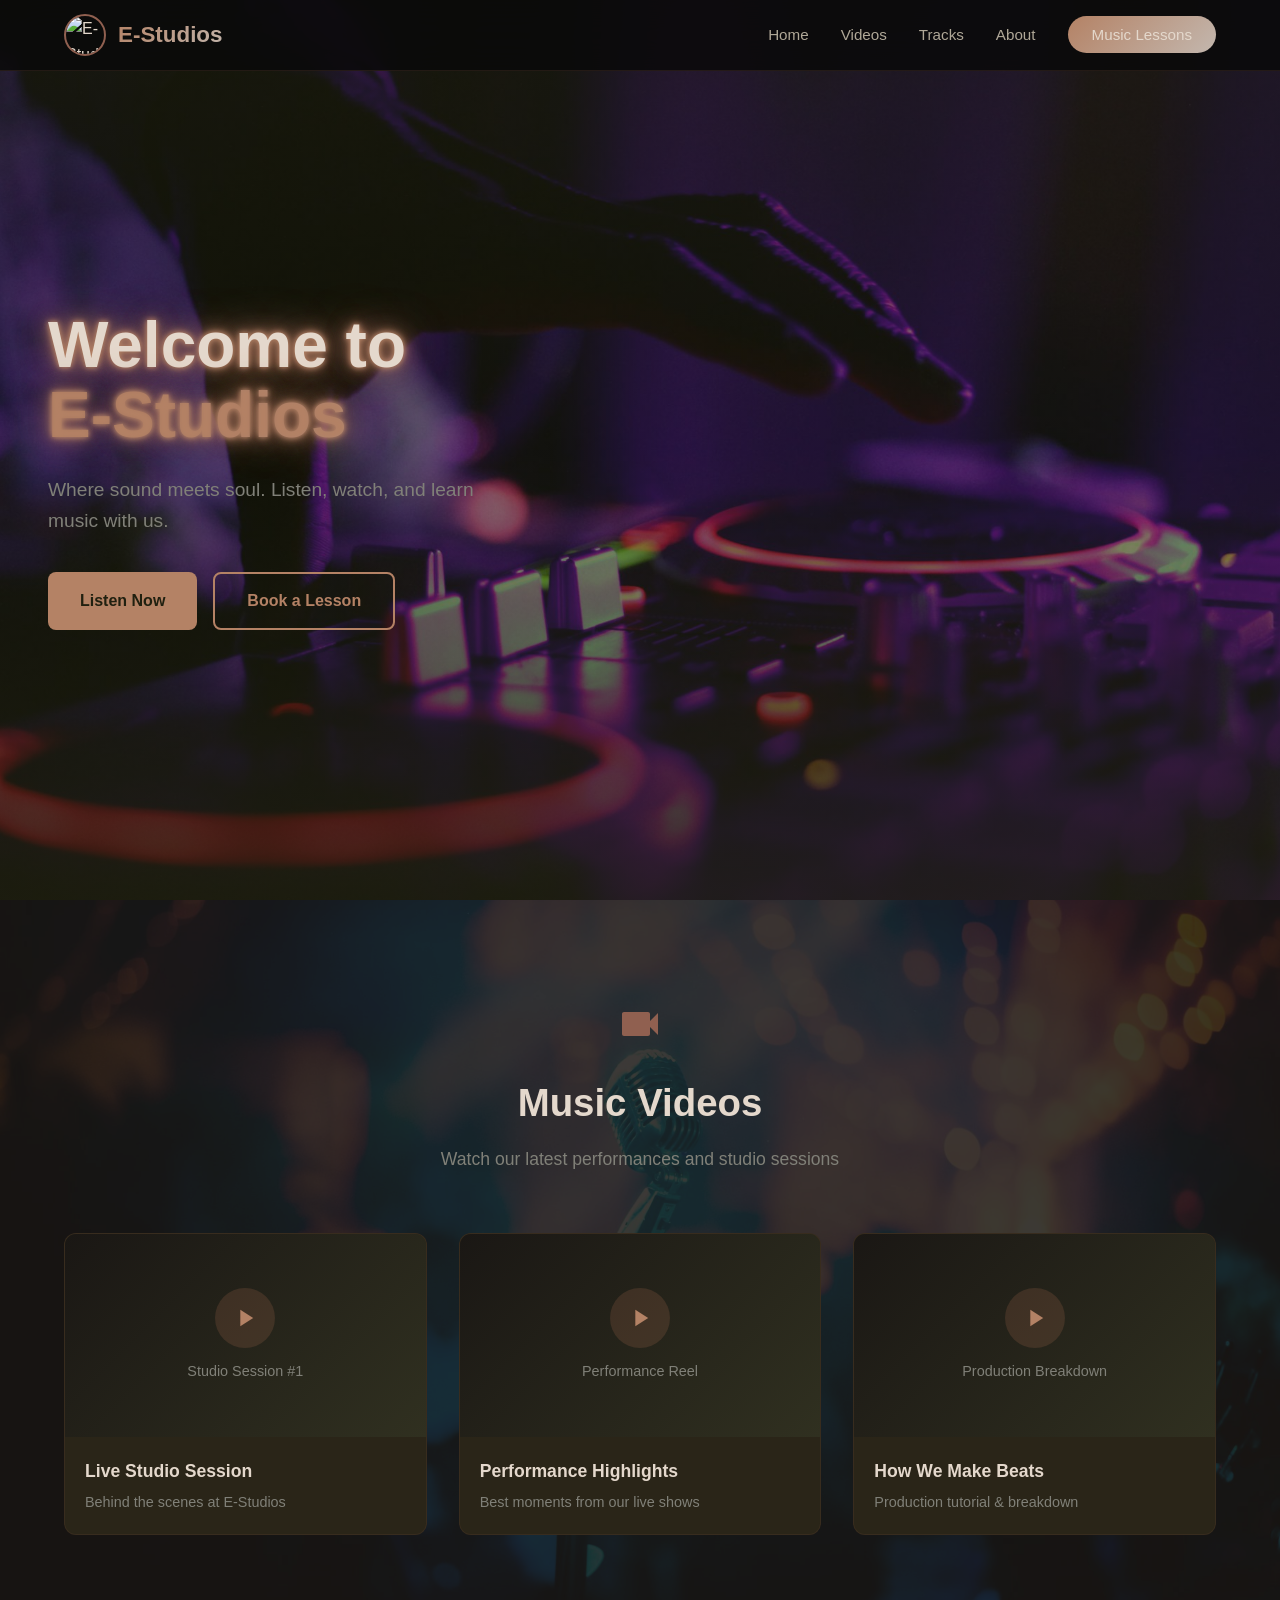
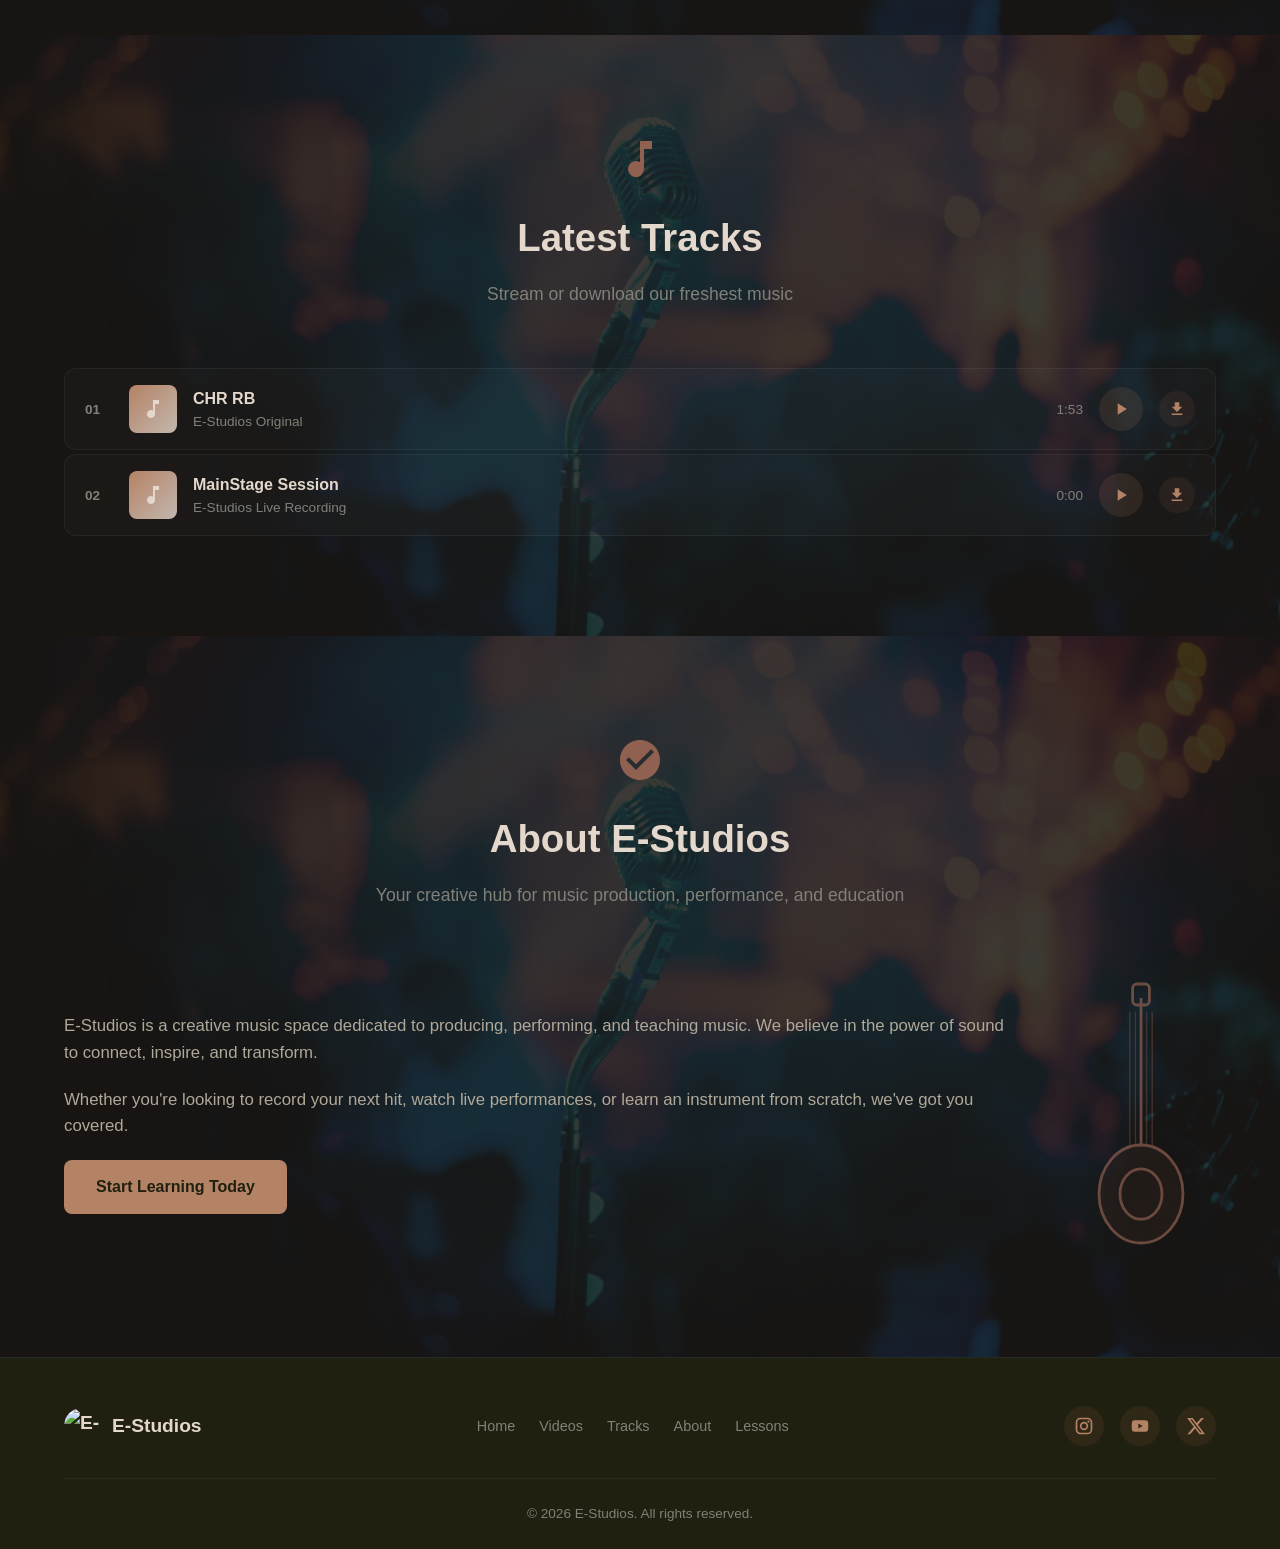
==== commit 85b2c366: "Add real music tracks with audio players and download buttons" ====
--- a/index.html
+++ b/index.html
@@ -114,13 +114,17 @@
             <svg viewBox="0 0 24 24" fill="currentColor"><path d="M12 3v10.55A4 4 0 1 0 14 17V7h4V3h-6z"/></svg>
           </div>
           <div class="track-details">
-            <h3>Midnight Groove</h3>
-            <p>E-Studios ft. Various Artists</p>
-          </div>
-          <div class="track-duration">3:42</div>
-          <button class="track-play" aria-label="Play track">
+            <h3>CHR RB</h3>
+            <p>E-Studios Original</p>
+          </div>
+          <audio id="audio1" src="music/CHR%20RB.mp3"></audio>
+          <div class="track-duration" id="duration1">0:00</div>
+          <button class="track-play" aria-label="Play track" onclick="togglePlay('audio1', this)">
             <svg viewBox="0 0 24 24" fill="currentColor"><path d="M8 5v14l11-7z"/></svg>
           </button>
+          <a href="music/CHR%20RB.mp3" download class="track-download" aria-label="Download track">
+            <svg viewBox="0 0 24 24" fill="currentColor" width="18" height="18"><path d="M19 9h-4V3H9v6H5l7 7 7-7zM5 18v2h14v-2H5z"/></svg>
+          </a>
         </div>
         <div class="track-item">
           <div class="track-number">02</div>
@@ -128,55 +132,17 @@
             <svg viewBox="0 0 24 24" fill="currentColor"><path d="M12 3v10.55A4 4 0 1 0 14 17V7h4V3h-6z"/></svg>
           </div>
           <div class="track-details">
-            <h3>Blue Horizon</h3>
-            <p>E-Studios Original</p>
-          </div>
-          <div class="track-duration">4:15</div>
-          <button class="track-play" aria-label="Play track">
+            <h3>MainStage Session</h3>
+            <p>E-Studios Live Recording</p>
+          </div>
+          <audio id="audio2" src="music/MainStage%20Session.wav"></audio>
+          <div class="track-duration" id="duration2">0:00</div>
+          <button class="track-play" aria-label="Play track" onclick="togglePlay('audio2', this)">
             <svg viewBox="0 0 24 24" fill="currentColor"><path d="M8 5v14l11-7z"/></svg>
           </button>
-        </div>
-        <div class="track-item">
-          <div class="track-number">03</div>
-          <div class="track-art">
-            <svg viewBox="0 0 24 24" fill="currentColor"><path d="M12 3v10.55A4 4 0 1 0 14 17V7h4V3h-6z"/></svg>
-          </div>
-          <div class="track-details">
-            <h3>Electric Dreams</h3>
-            <p>E-Studios Remix</p>
-          </div>
-          <div class="track-duration">5:01</div>
-          <button class="track-play" aria-label="Play track">
-            <svg viewBox="0 0 24 24" fill="currentColor"><path d="M8 5v14l11-7z"/></svg>
-          </button>
-        </div>
-        <div class="track-item">
-          <div class="track-number">04</div>
-          <div class="track-art">
-            <svg viewBox="0 0 24 24" fill="currentColor"><path d="M12 3v10.55A4 4 0 1 0 14 17V7h4V3h-6z"/></svg>
-          </div>
-          <div class="track-details">
-            <h3>Soulful Nights</h3>
-            <p>E-Studios x Guest Artist</p>
-          </div>
-          <div class="track-duration">3:58</div>
-          <button class="track-play" aria-label="Play track">
-            <svg viewBox="0 0 24 24" fill="currentColor"><path d="M8 5v14l11-7z"/></svg>
-          </button>
-        </div>
-        <div class="track-item">
-          <div class="track-number">05</div>
-          <div class="track-art">
-            <svg viewBox="0 0 24 24" fill="currentColor"><path d="M12 3v10.55A4 4 0 1 0 14 17V7h4V3h-6z"/></svg>
-          </div>
-          <div class="track-details">
-            <h3>Rhythm & Flow</h3>
-            <p>E-Studios Beat Tape Vol. 1</p>
-          </div>
-          <div class="track-duration">6:22</div>
-          <button class="track-play" aria-label="Play track">
-            <svg viewBox="0 0 24 24" fill="currentColor"><path d="M8 5v14l11-7z"/></svg>
-          </button>
+          <a href="music/MainStage%20Session.wav" download class="track-download" aria-label="Download track">
+            <svg viewBox="0 0 24 24" fill="currentColor" width="18" height="18"><path d="M19 9h-4V3H9v6H5l7 7 7-7zM5 18v2h14v-2H5z"/></svg>
+          </a>
         </div>
       </div>
     </div>
--- a/css/style.css
+++ b/css/style.css
@@ -496,6 +496,26 @@
   transform: scale(1.1);
 }
 
+.track-download {
+  width: 36px;
+  height: 36px;
+  border-radius: 50%;
+  border: none;
+  background: rgba(176,112,80,0.1);
+  color: var(--brown-400);
+  display: flex;
+  align-items: center;
+  justify-content: center;
+  transition: background 0.3s, transform 0.3s;
+  flex-shrink: 0;
+}
+
+.track-download:hover {
+  background: var(--primary);
+  color: #202010;
+  transform: scale(1.1);
+}
+
 .album {
   width: 250px;
   transition: transform .4s ease;
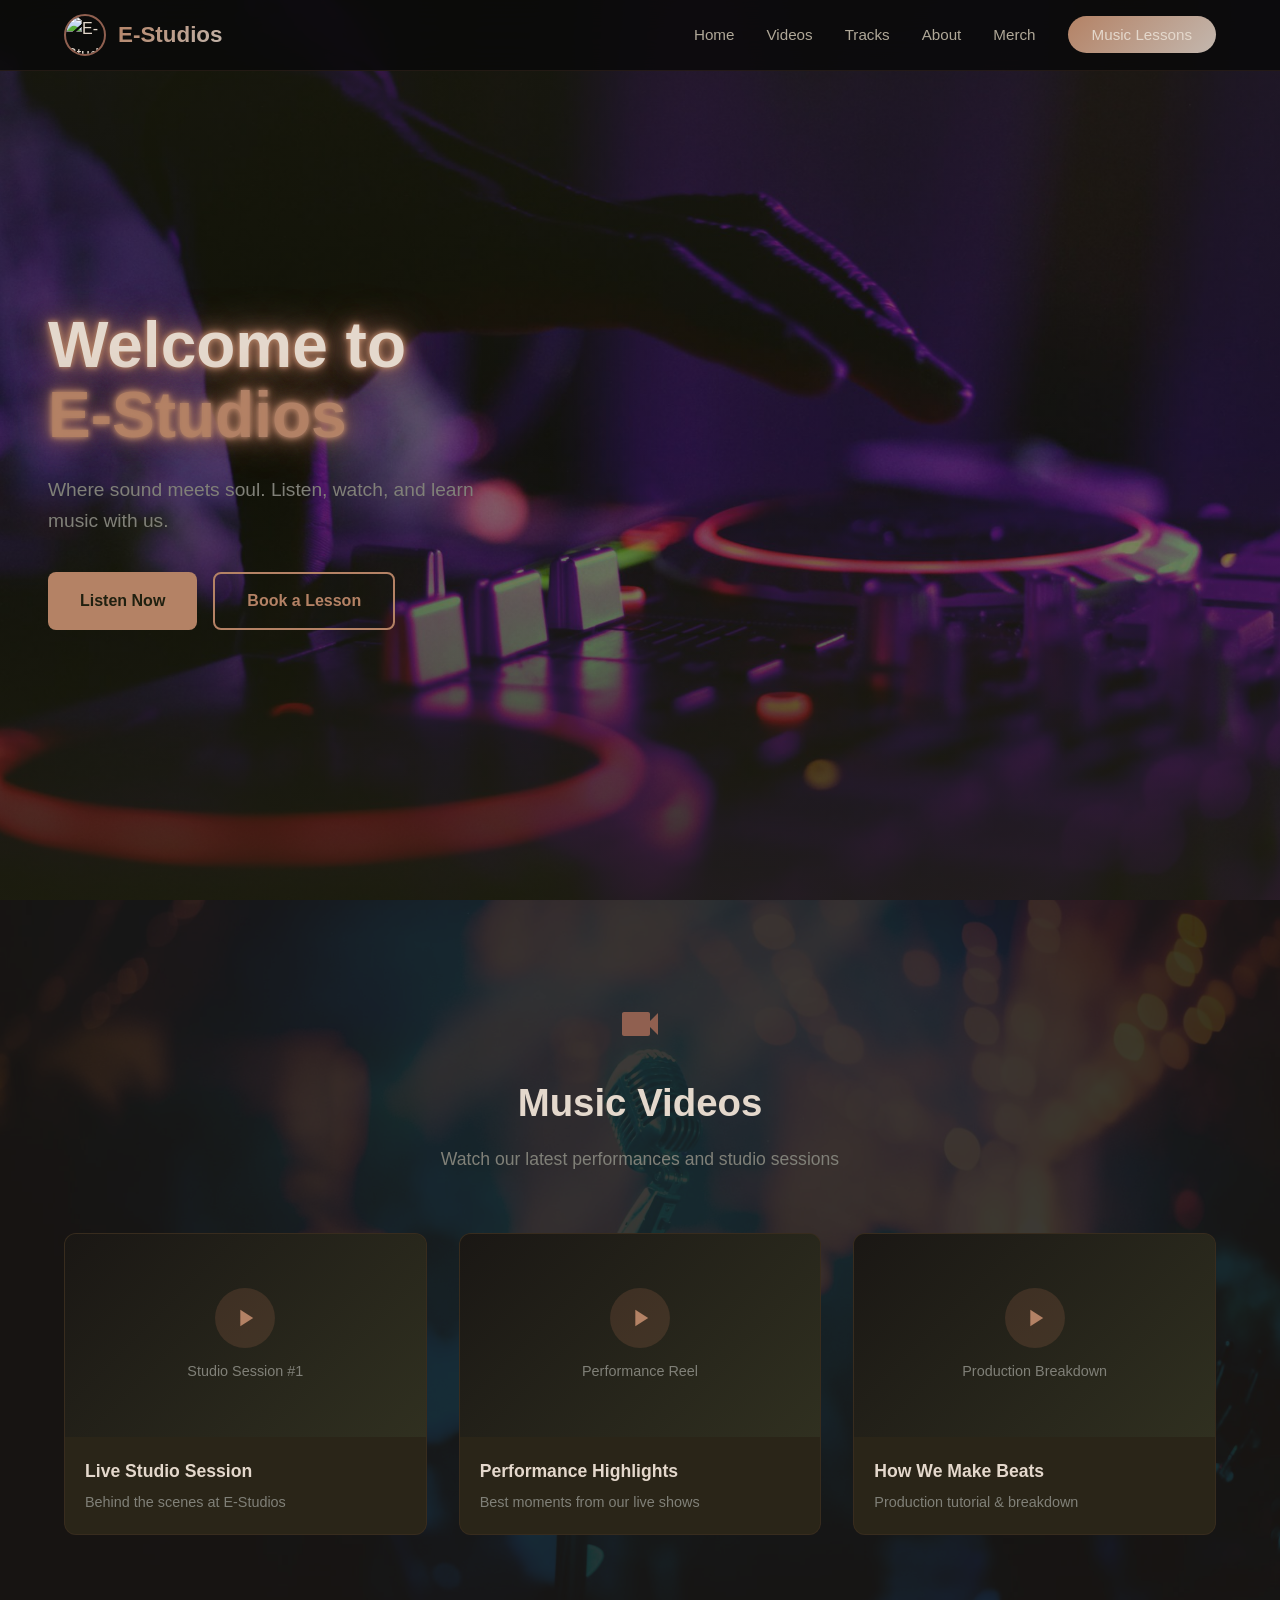
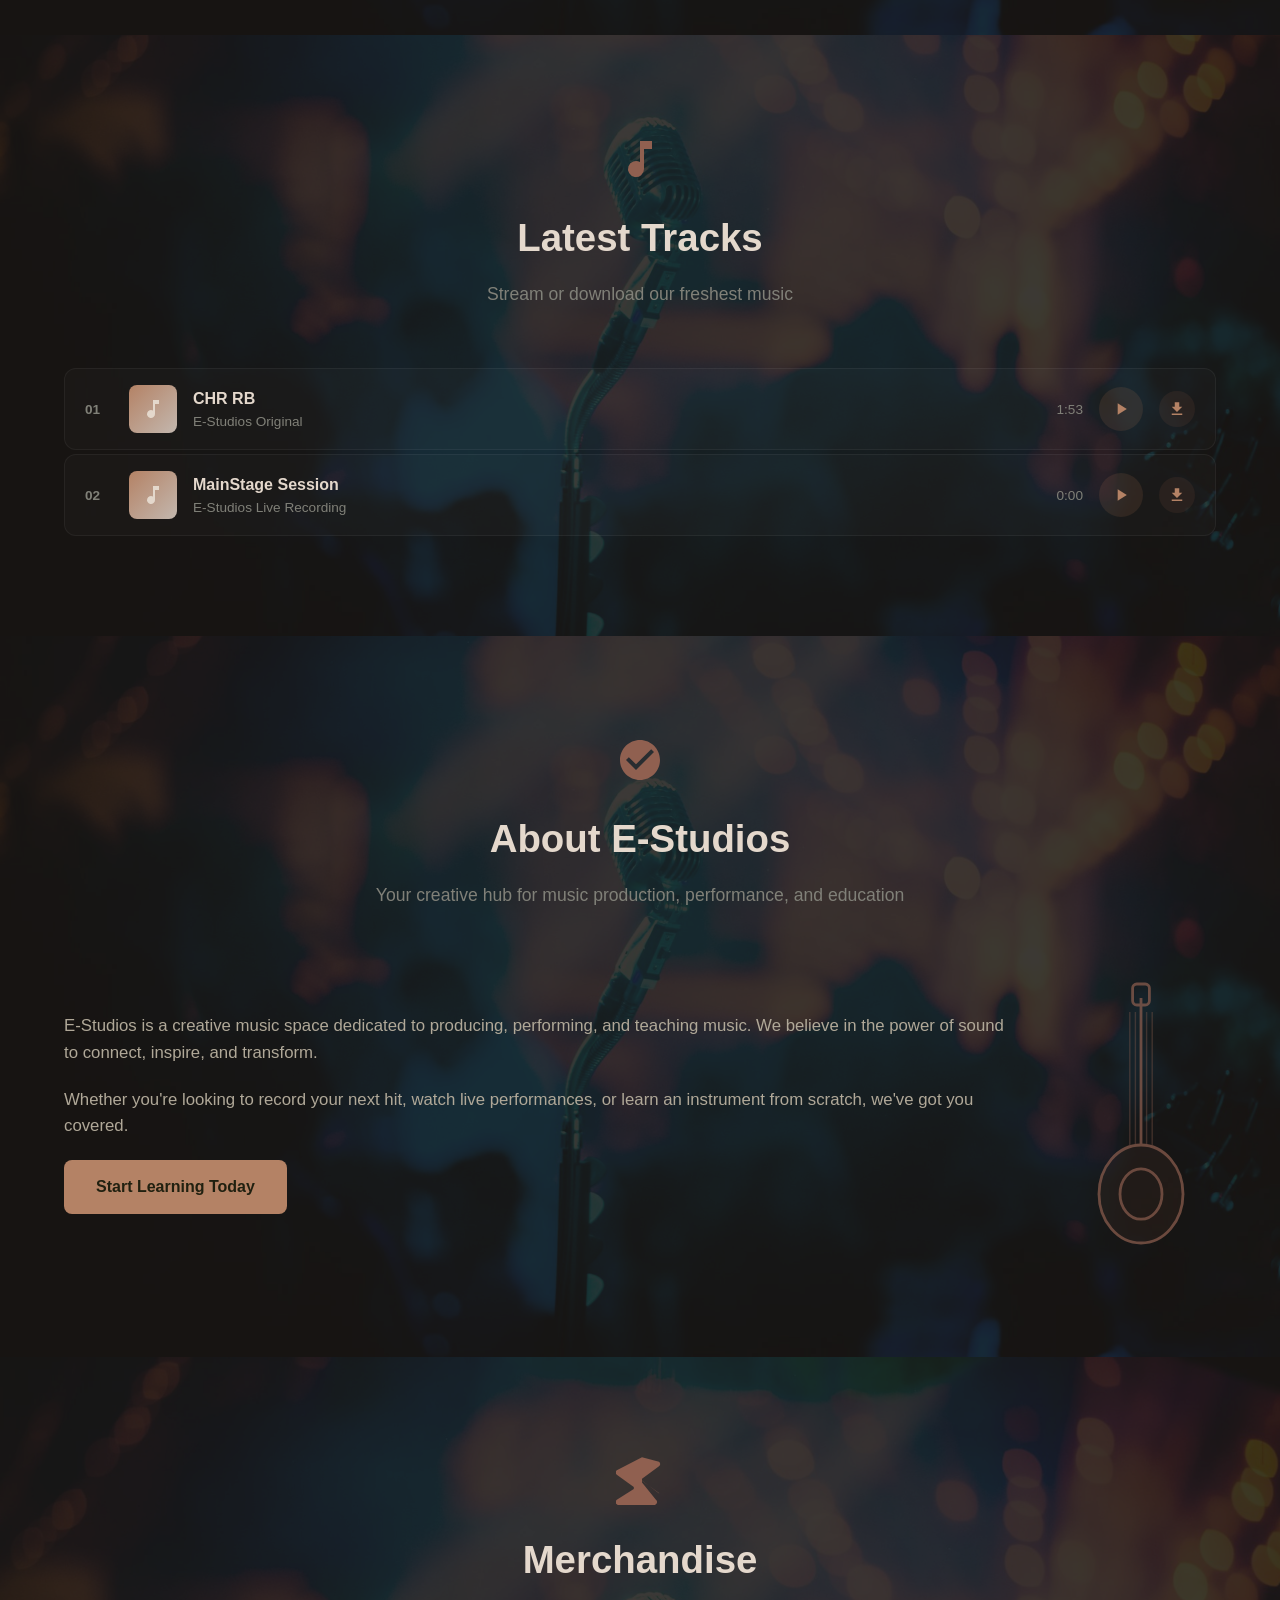
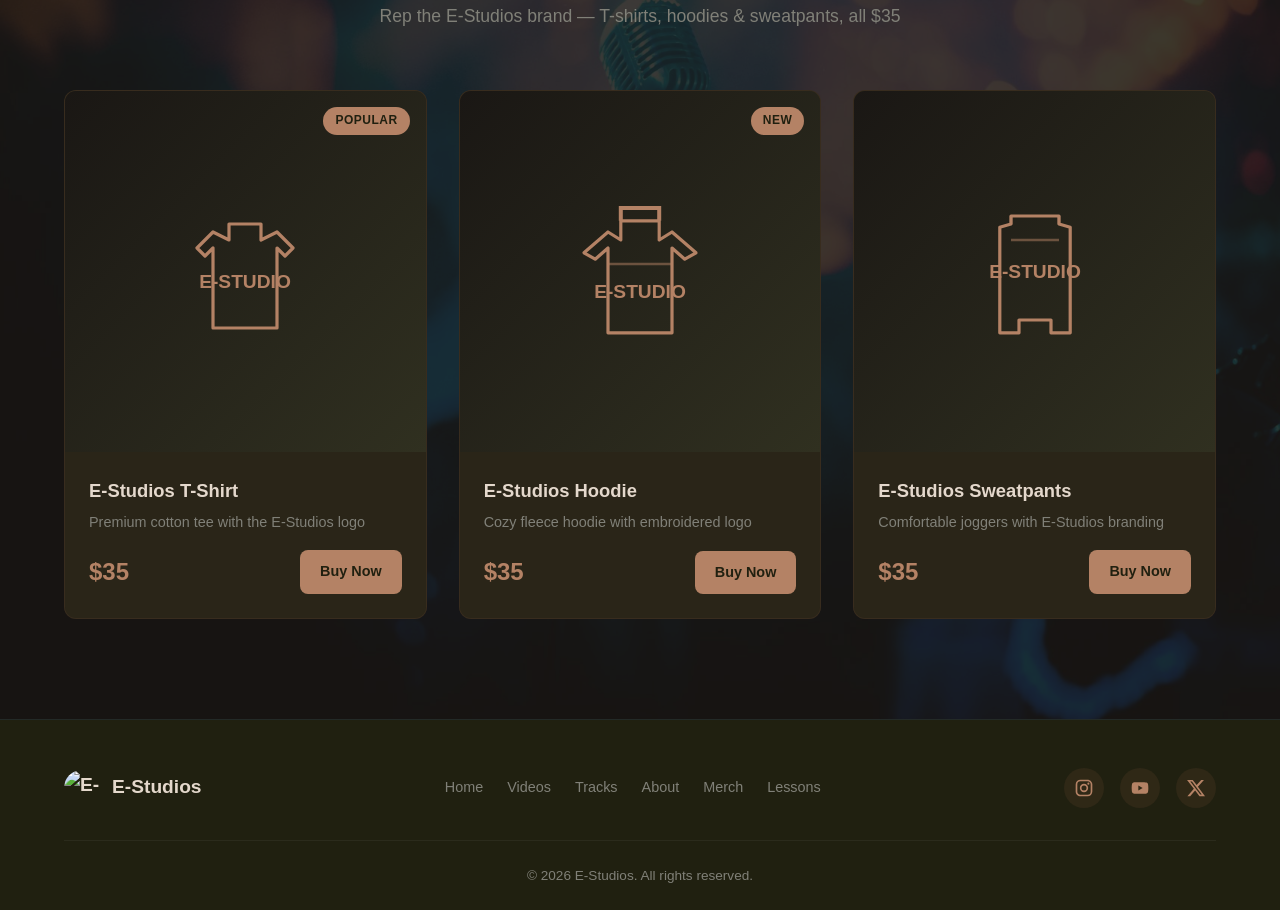
==== commit 41b6a69f: "Add Merchandise section: t-shirts, hoodies, sweatpants at $35 each" ====
--- a/index.html
+++ b/index.html
@@ -24,6 +24,7 @@
         <li><a href="#videos">Videos</a></li>
         <li><a href="#tracks">Tracks</a></li>
         <li><a href="#about">About</a></li>
+        <li><a href="#merch">Merch</a></li>
         <li><a href="lessons.html" class="btn-nav">Music Lessons</a></li>
       </ul>
     </div>
@@ -179,6 +180,74 @@
     </div>
   </section>
 
+  <!-- MERCHANDISE SECTION -->
+  <section class="section section-dark" id="merch">
+    <div class="container">
+      <div class="section-header">
+        <svg class="section-icon" viewBox="0 0 24 24" fill="currentColor"><path d="M21.6 18.2L13 11.75v-.91l8.5-6.2c.8-.58.8-1.67 0-2.25L13 .09.4 6.58C-.4 7.16-.4 8.25.4 8.83l8.5 6.2v.91L.4 21.4c-.8.58-.8 1.67 0 2.25l8.5 6.2c.4.28.84.42 1.28.42.45 0 .89-.14 1.28-.42l8.5-6.2c.8-.58.8-1.67 0-2.25L13 12.75v-.91l8.5 6.2z"/></svg>
+        <h2>Merchandise</h2>
+        <p>Rep the E-Studios brand — T-shirts, hoodies & sweatpants, all $35</p>
+      </div>
+      <div class="merch-grid">
+        <div class="merch-card">
+          <div class="merch-image">
+            <svg viewBox="0 0 100 100" fill="none" stroke="currentColor" stroke-width="2">
+              <path d="M30 25 L20 35 L25 40 L30 35 L30 85 L70 85 L70 35 L75 40 L80 35 L70 25 L60 30 L60 20 L40 20 L40 30 Z" stroke-linejoin="round"/>
+              <text x="50" y="60" text-anchor="middle" fill="currentColor" stroke="none" font-size="12" font-weight="bold">E-STUDIO</text>
+            </svg>
+            <span class="merch-badge">Popular</span>
+          </div>
+          <div class="merch-info">
+            <h3>E-Studios T-Shirt</h3>
+            <p>Premium cotton tee with the E-Studios logo</p>
+            <div class="merch-price-row">
+              <span class="merch-price">$35</span>
+              <a href="#" class="btn btn-primary btn-sm">Buy Now</a>
+            </div>
+          </div>
+        </div>
+        <div class="merch-card">
+          <div class="merch-image">
+            <svg viewBox="0 0 100 100" fill="none" stroke="currentColor" stroke-width="2">
+              <path d="M30 25 L15 38 L22 42 L30 35 L30 88 L70 88 L70 35 L78 42 L85 38 L70 25 L62 30 L62 18 L38 18 L38 30 Z" stroke-linejoin="round"/>
+              <path d="M30 45 L70 45" stroke-width="1.5" opacity="0.5"/>
+              <path d="M38 18 L38 10 L62 10 L62 18" stroke-width="2.5"/>
+              <text x="50" y="66" text-anchor="middle" fill="currentColor" stroke="none" font-size="12" font-weight="bold">E-STUDIO</text>
+            </svg>
+            <span class="merch-badge">New</span>
+          </div>
+          <div class="merch-info">
+            <h3>E-Studios Hoodie</h3>
+            <p>Cozy fleece hoodie with embroidered logo</p>
+            <div class="merch-price-row">
+              <span class="merch-price">$35</span>
+              <a href="#" class="btn btn-primary btn-sm">Buy Now</a>
+            </div>
+          </div>
+        </div>
+        <div class="merch-card">
+          <div class="merch-image">
+            <svg viewBox="0 0 100 100" fill="none" stroke="currentColor" stroke-width="2">
+              <path d="M35 15 L65 15 L65 20 L72 22 L72 88 L60 88 L60 80 L40 80 L40 88 L28 88 L28 22 L35 20 Z" stroke-linejoin="round"/>
+              <path d="M35 20 L35 15" stroke-width="1.5"/>
+              <path d="M65 20 L65 15" stroke-width="1.5"/>
+              <path d="M35 30 L65 30" stroke-width="1.5" opacity="0.5"/>
+              <text x="50" y="54" text-anchor="middle" fill="currentColor" stroke="none" font-size="12" font-weight="bold">E-STUDIO</text>
+            </svg>
+          </div>
+          <div class="merch-info">
+            <h3>E-Studios Sweatpants</h3>
+            <p>Comfortable joggers with E-Studios branding</p>
+            <div class="merch-price-row">
+              <span class="merch-price">$35</span>
+              <a href="#" class="btn btn-primary btn-sm">Buy Now</a>
+            </div>
+          </div>
+        </div>
+      </div>
+    </div>
+  </section>
+
   <!-- FOOTER -->
   <footer class="footer">
     <div class="container">
@@ -192,6 +261,7 @@
           <a href="#videos">Videos</a>
           <a href="#tracks">Tracks</a>
           <a href="#about">About</a>
+          <a href="#merch">Merch</a>
           <a href="lessons.html">Lessons</a>
         </div>
         <div class="footer-social">
--- a/css/style.css
+++ b/css/style.css
@@ -622,6 +622,92 @@
   fill: rgba(176,112,80,0.1);
 }
 
+/* ===== Merchandise ===== */
+.merch-grid {
+  display: grid;
+  grid-template-columns: repeat(auto-fit, minmax(280px, 1fr));
+  gap: 32px;
+}
+
+.merch-card {
+  background: var(--dark-card);
+  border-radius: var(--radius);
+  overflow: hidden;
+  border: 1px solid rgba(176,112,80,0.1);
+  transition: transform 0.3s, box-shadow 0.3s;
+}
+
+.merch-card:hover {
+  transform: translateY(-6px);
+  box-shadow: var(--shadow);
+}
+
+.merch-image {
+  aspect-ratio: 1;
+  background: linear-gradient(135deg, var(--brown-900), var(--brown-800));
+  display: flex;
+  align-items: center;
+  justify-content: center;
+  color: var(--brown-400);
+  position: relative;
+  padding: 40px;
+}
+
+.merch-image svg {
+  width: 100%;
+  height: 100%;
+  max-width: 160px;
+  max-height: 160px;
+}
+
+.merch-badge {
+  position: absolute;
+  top: 16px;
+  right: 16px;
+  background: var(--primary);
+  color: var(--dark);
+  font-size: 0.75rem;
+  font-weight: 700;
+  padding: 4px 12px;
+  border-radius: 50px;
+  text-transform: uppercase;
+  letter-spacing: 0.5px;
+}
+
+.merch-info {
+  padding: 24px;
+}
+
+.merch-info h3 {
+  color: var(--white);
+  font-size: 1.15rem;
+  font-weight: 600;
+  margin-bottom: 6px;
+}
+
+.merch-info p {
+  font-size: 0.9rem;
+  color: var(--gray-400);
+  margin-bottom: 16px;
+}
+
+.merch-price-row {
+  display: flex;
+  align-items: center;
+  justify-content: space-between;
+}
+
+.merch-price {
+  font-size: 1.5rem;
+  font-weight: 800;
+  color: var(--primary);
+}
+
+.btn-sm {
+  padding: 10px 20px;
+  font-size: 0.9rem;
+}
+
 /* ===== Footer ===== */
 .footer {
   border-top: 1px solid rgba(59,130,246,0.1);
@@ -728,6 +814,8 @@
 
   .about-content { flex-direction: column; text-align: center; }
 
+  .merch-grid { grid-template-columns: 1fr; }
+
   .footer-content { flex-direction: column; text-align: center; }
   .footer-links { flex-wrap: wrap; justify-content: center; }
 }
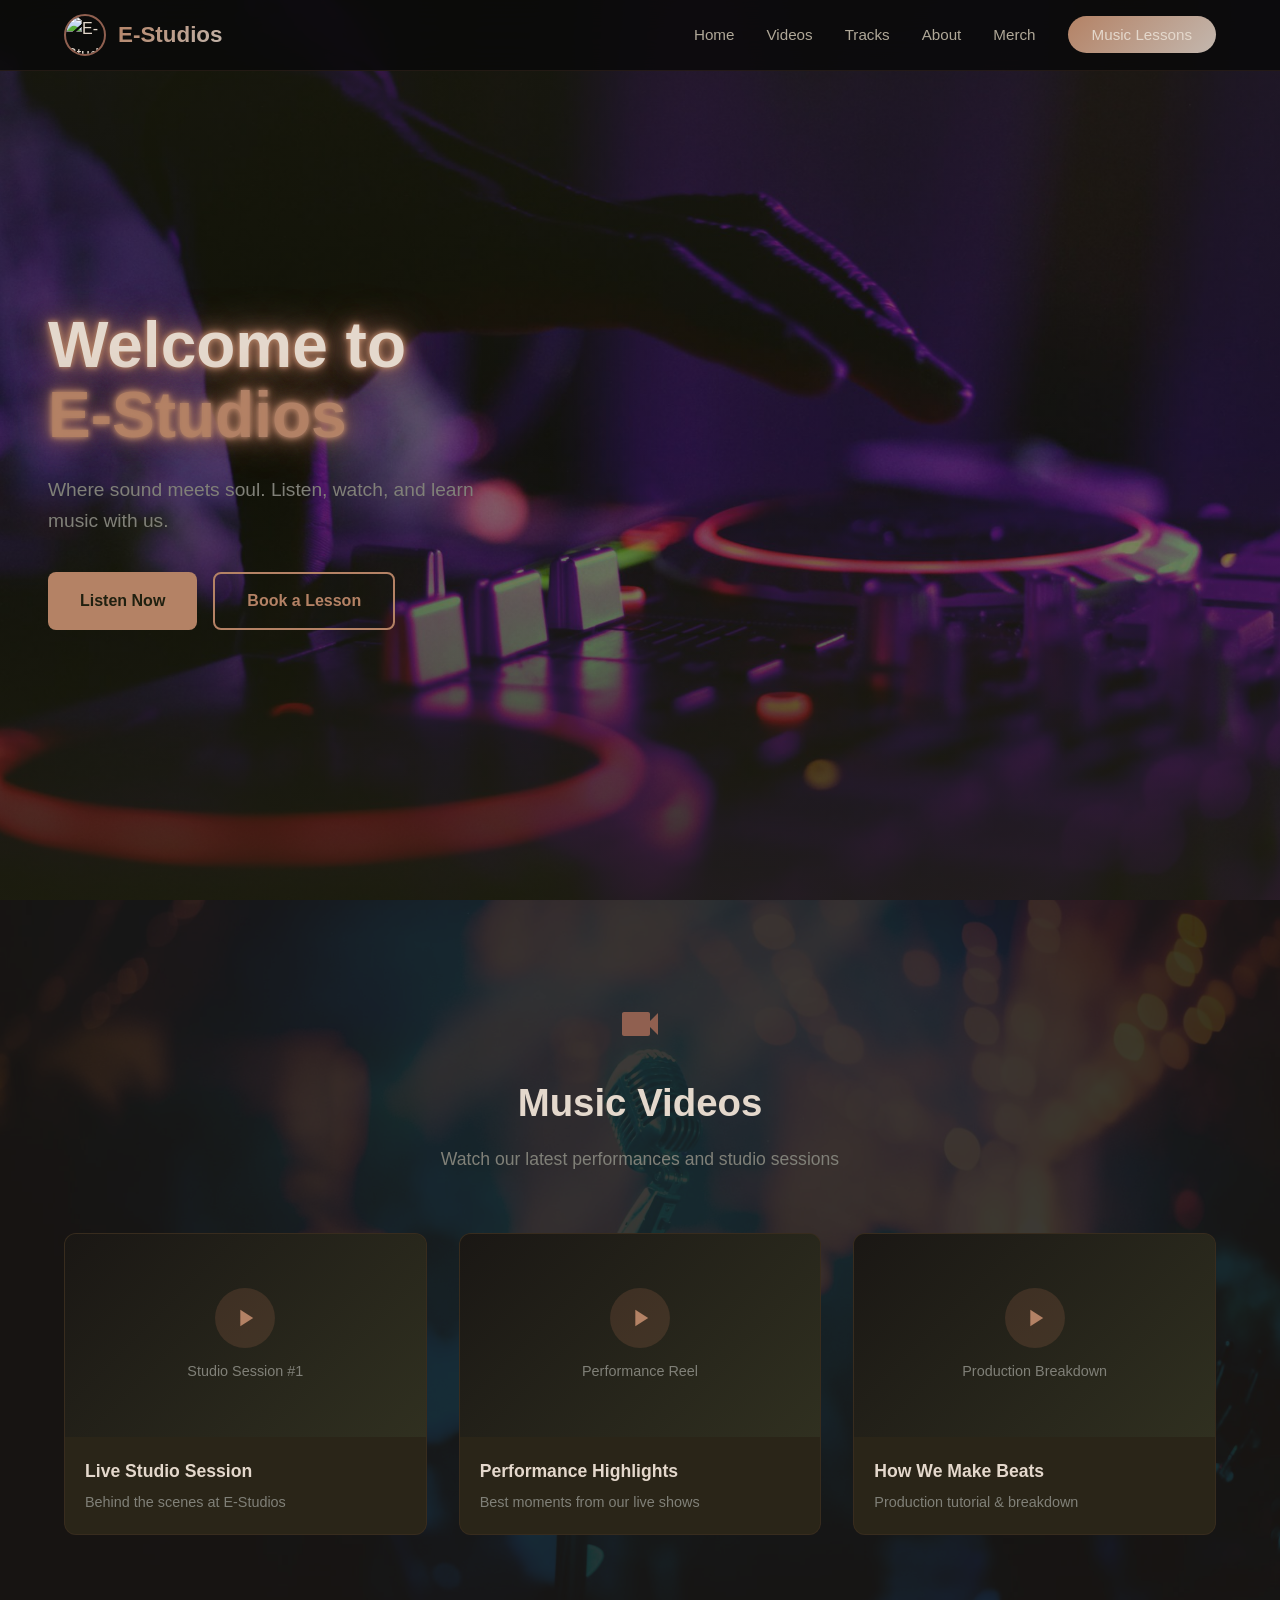
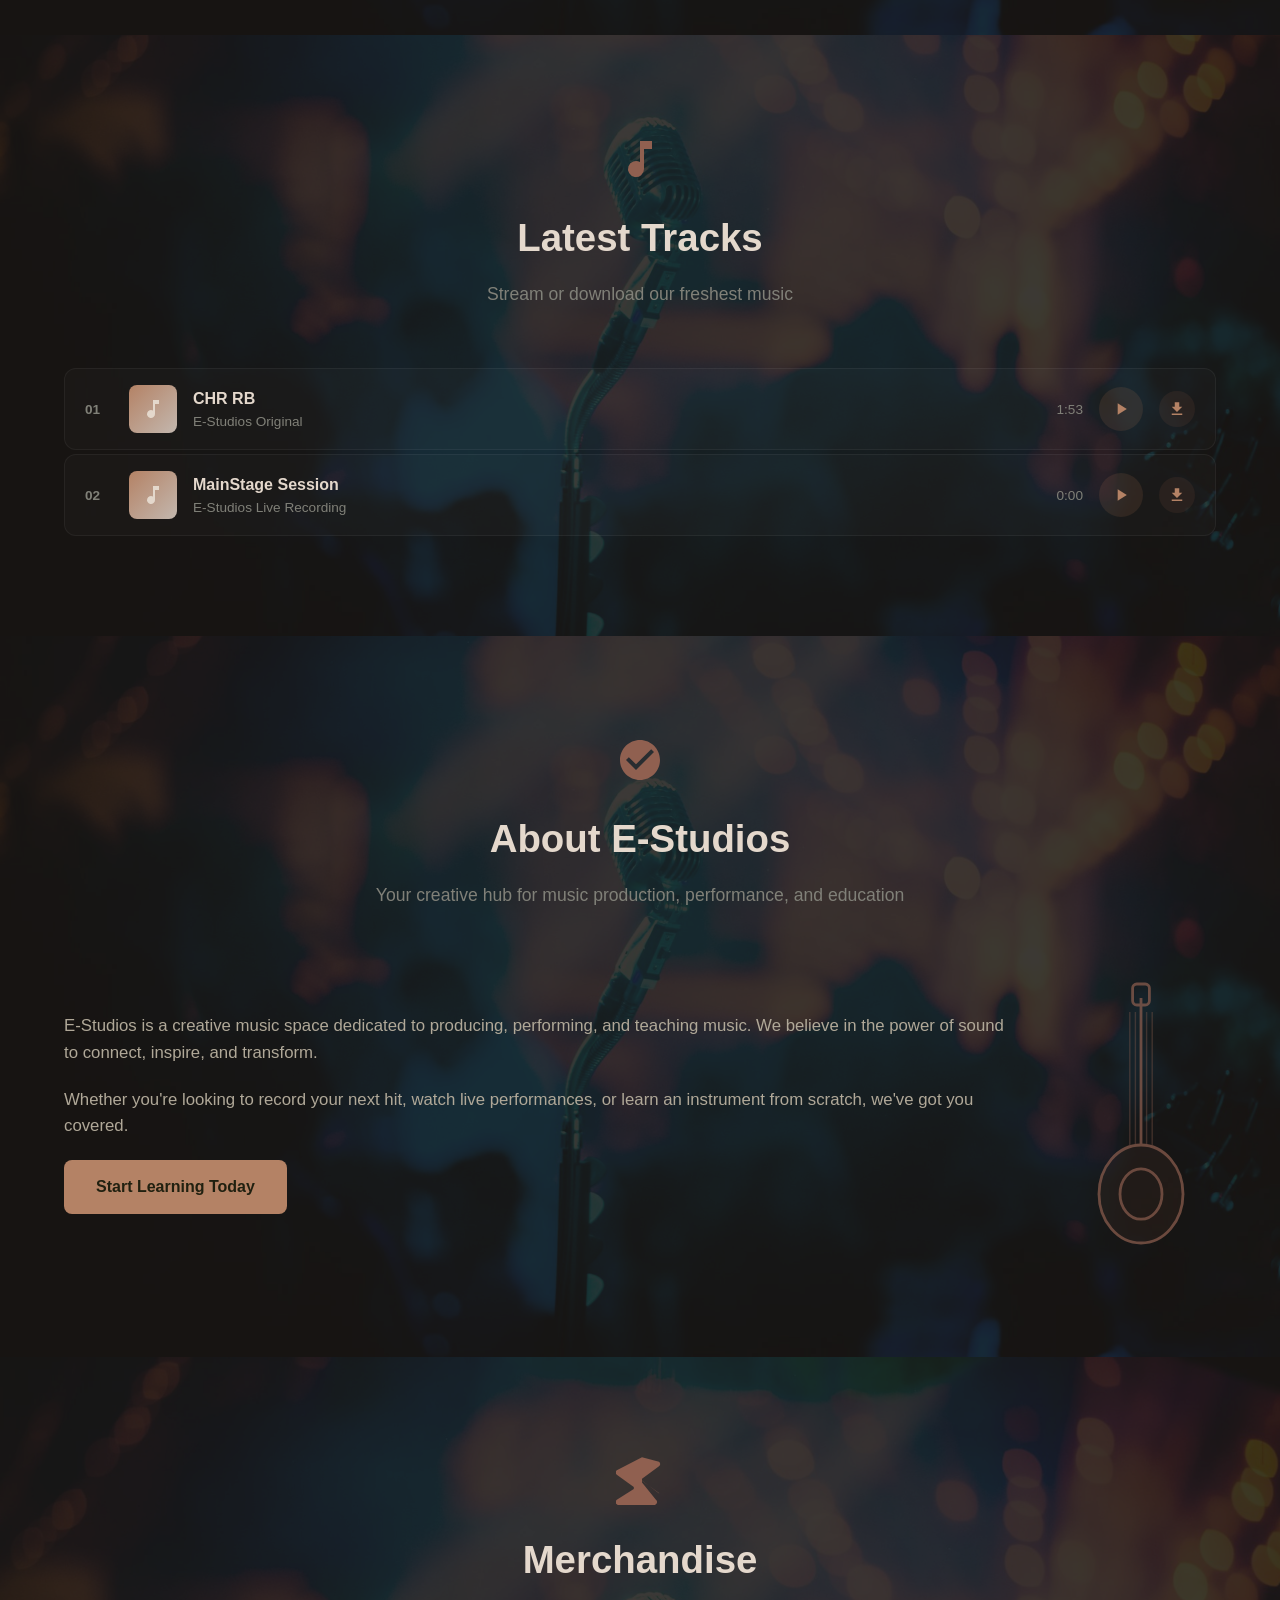
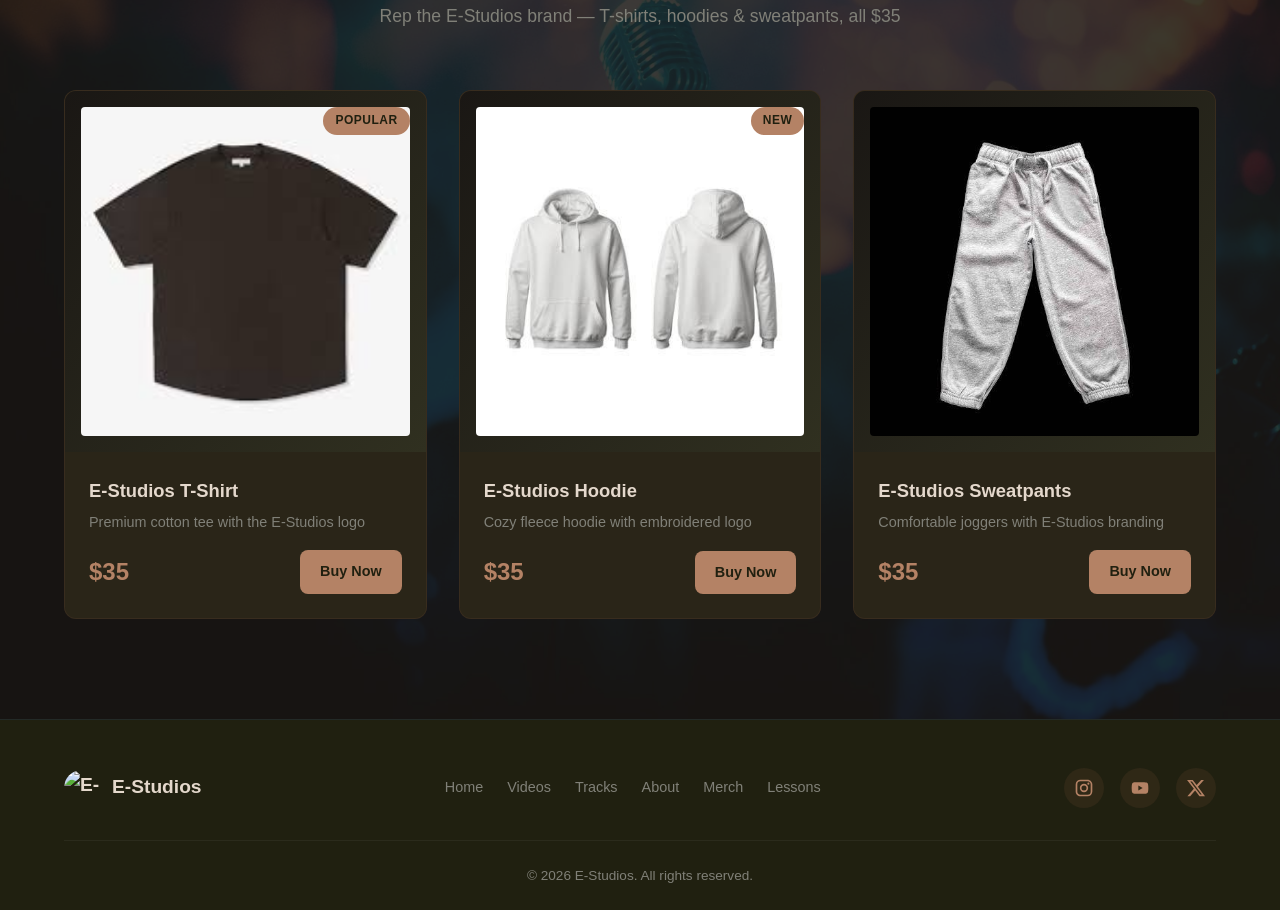
==== commit c06761bd: "Use real product images for Merchandise section" ====
--- a/index.html
+++ b/index.html
@@ -191,10 +191,7 @@
       <div class="merch-grid">
         <div class="merch-card">
           <div class="merch-image">
-            <svg viewBox="0 0 100 100" fill="none" stroke="currentColor" stroke-width="2">
-              <path d="M30 25 L20 35 L25 40 L30 35 L30 85 L70 85 L70 35 L75 40 L80 35 L70 25 L60 30 L60 20 L40 20 L40 30 Z" stroke-linejoin="round"/>
-              <text x="50" y="60" text-anchor="middle" fill="currentColor" stroke="none" font-size="12" font-weight="bold">E-STUDIO</text>
-            </svg>
+            <img src="images/merch-tshirt.jpg" alt="E-Studios T-Shirt">
             <span class="merch-badge">Popular</span>
           </div>
           <div class="merch-info">
@@ -208,12 +205,7 @@
         </div>
         <div class="merch-card">
           <div class="merch-image">
-            <svg viewBox="0 0 100 100" fill="none" stroke="currentColor" stroke-width="2">
-              <path d="M30 25 L15 38 L22 42 L30 35 L30 88 L70 88 L70 35 L78 42 L85 38 L70 25 L62 30 L62 18 L38 18 L38 30 Z" stroke-linejoin="round"/>
-              <path d="M30 45 L70 45" stroke-width="1.5" opacity="0.5"/>
-              <path d="M38 18 L38 10 L62 10 L62 18" stroke-width="2.5"/>
-              <text x="50" y="66" text-anchor="middle" fill="currentColor" stroke="none" font-size="12" font-weight="bold">E-STUDIO</text>
-            </svg>
+            <img src="images/merch-hoodie.jpg" alt="E-Studios Hoodie">
             <span class="merch-badge">New</span>
           </div>
           <div class="merch-info">
@@ -227,13 +219,7 @@
         </div>
         <div class="merch-card">
           <div class="merch-image">
-            <svg viewBox="0 0 100 100" fill="none" stroke="currentColor" stroke-width="2">
-              <path d="M35 15 L65 15 L65 20 L72 22 L72 88 L60 88 L60 80 L40 80 L40 88 L28 88 L28 22 L35 20 Z" stroke-linejoin="round"/>
-              <path d="M35 20 L35 15" stroke-width="1.5"/>
-              <path d="M65 20 L65 15" stroke-width="1.5"/>
-              <path d="M35 30 L65 30" stroke-width="1.5" opacity="0.5"/>
-              <text x="50" y="54" text-anchor="middle" fill="currentColor" stroke="none" font-size="12" font-weight="bold">E-STUDIO</text>
-            </svg>
+            <img src="images/merch-sweatpants.jpg" alt="E-Studios Sweatpants">
           </div>
           <div class="merch-info">
             <h3>E-Studios Sweatpants</h3>
--- a/css/style.css
+++ b/css/style.css
@@ -650,14 +650,20 @@
   justify-content: center;
   color: var(--brown-400);
   position: relative;
-  padding: 40px;
-}
-
-.merch-image svg {
+  padding: 16px;
+  overflow: hidden;
+}
+
+.merch-image img {
   width: 100%;
   height: 100%;
-  max-width: 160px;
-  max-height: 160px;
+  object-fit: cover;
+  border-radius: 4px;
+  transition: transform 0.4s ease;
+}
+
+.merch-card:hover .merch-image img {
+  transform: scale(1.05);
 }
 
 .merch-badge {
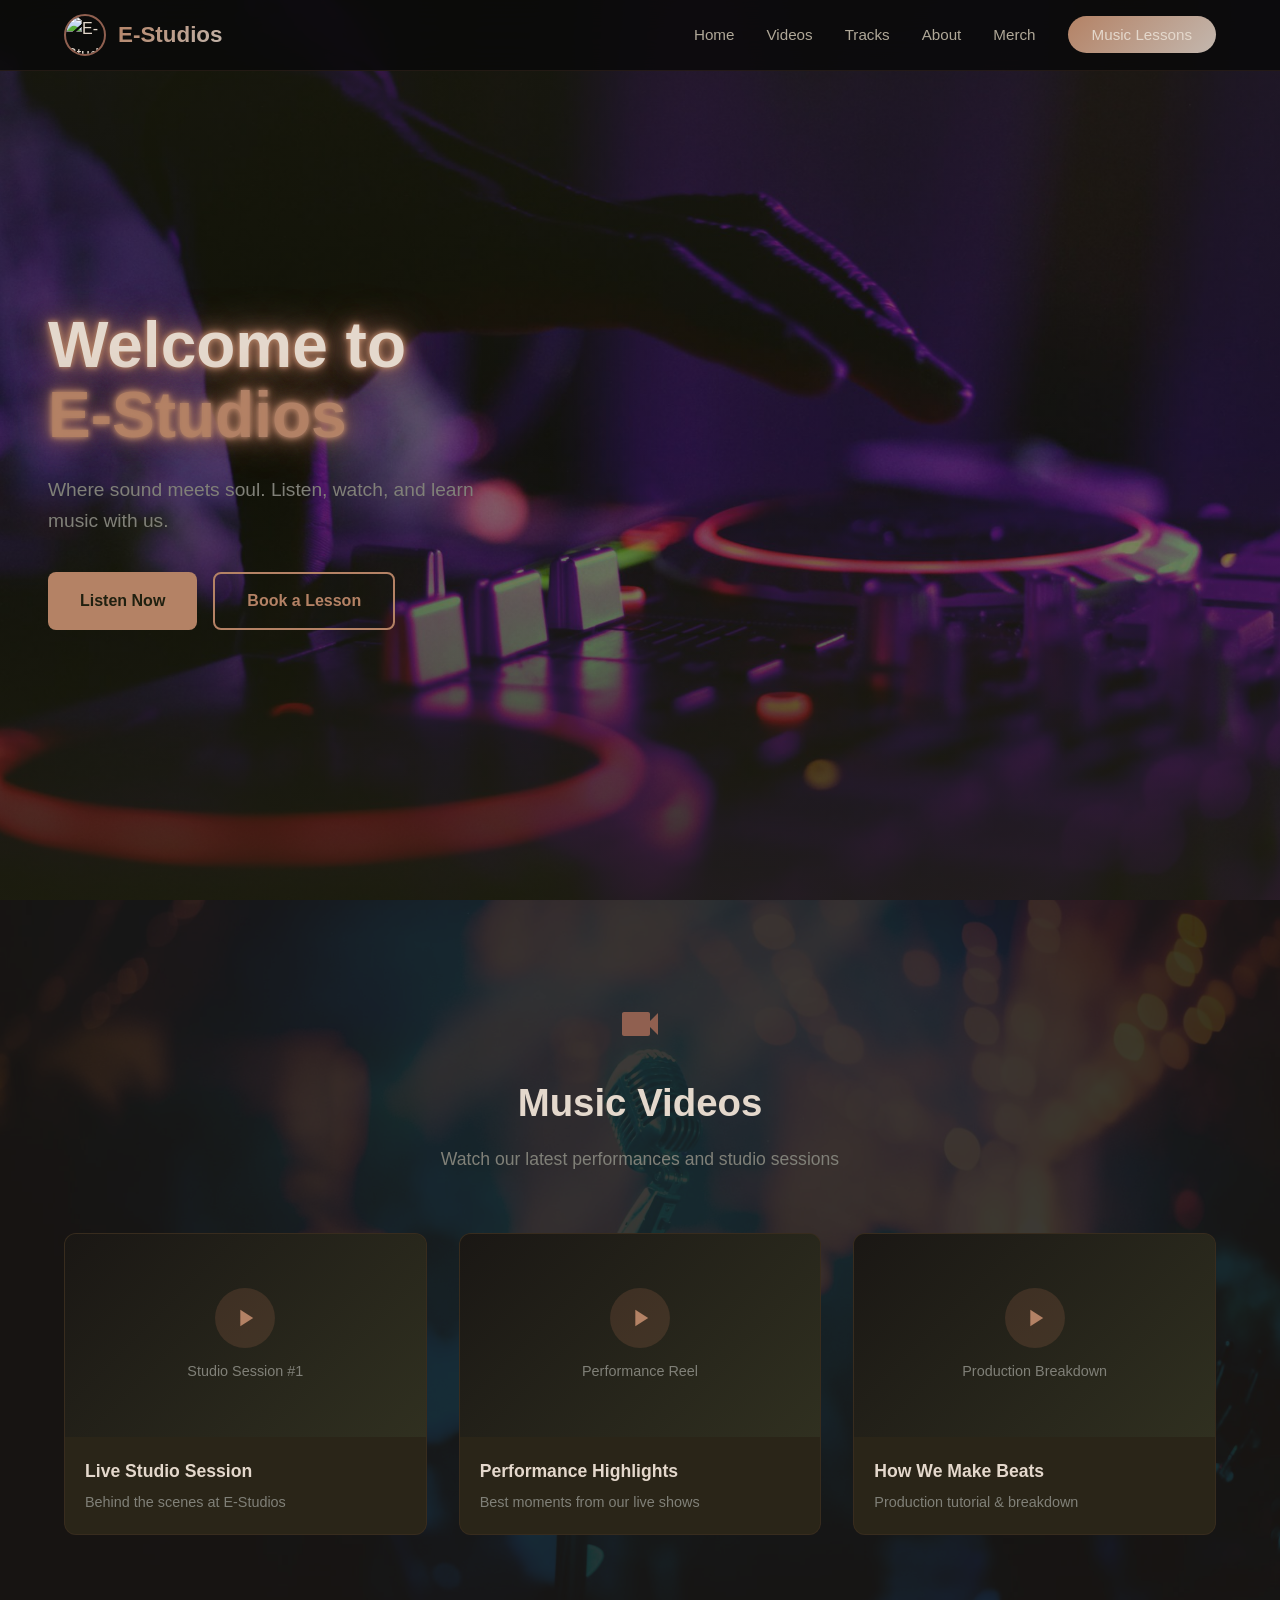
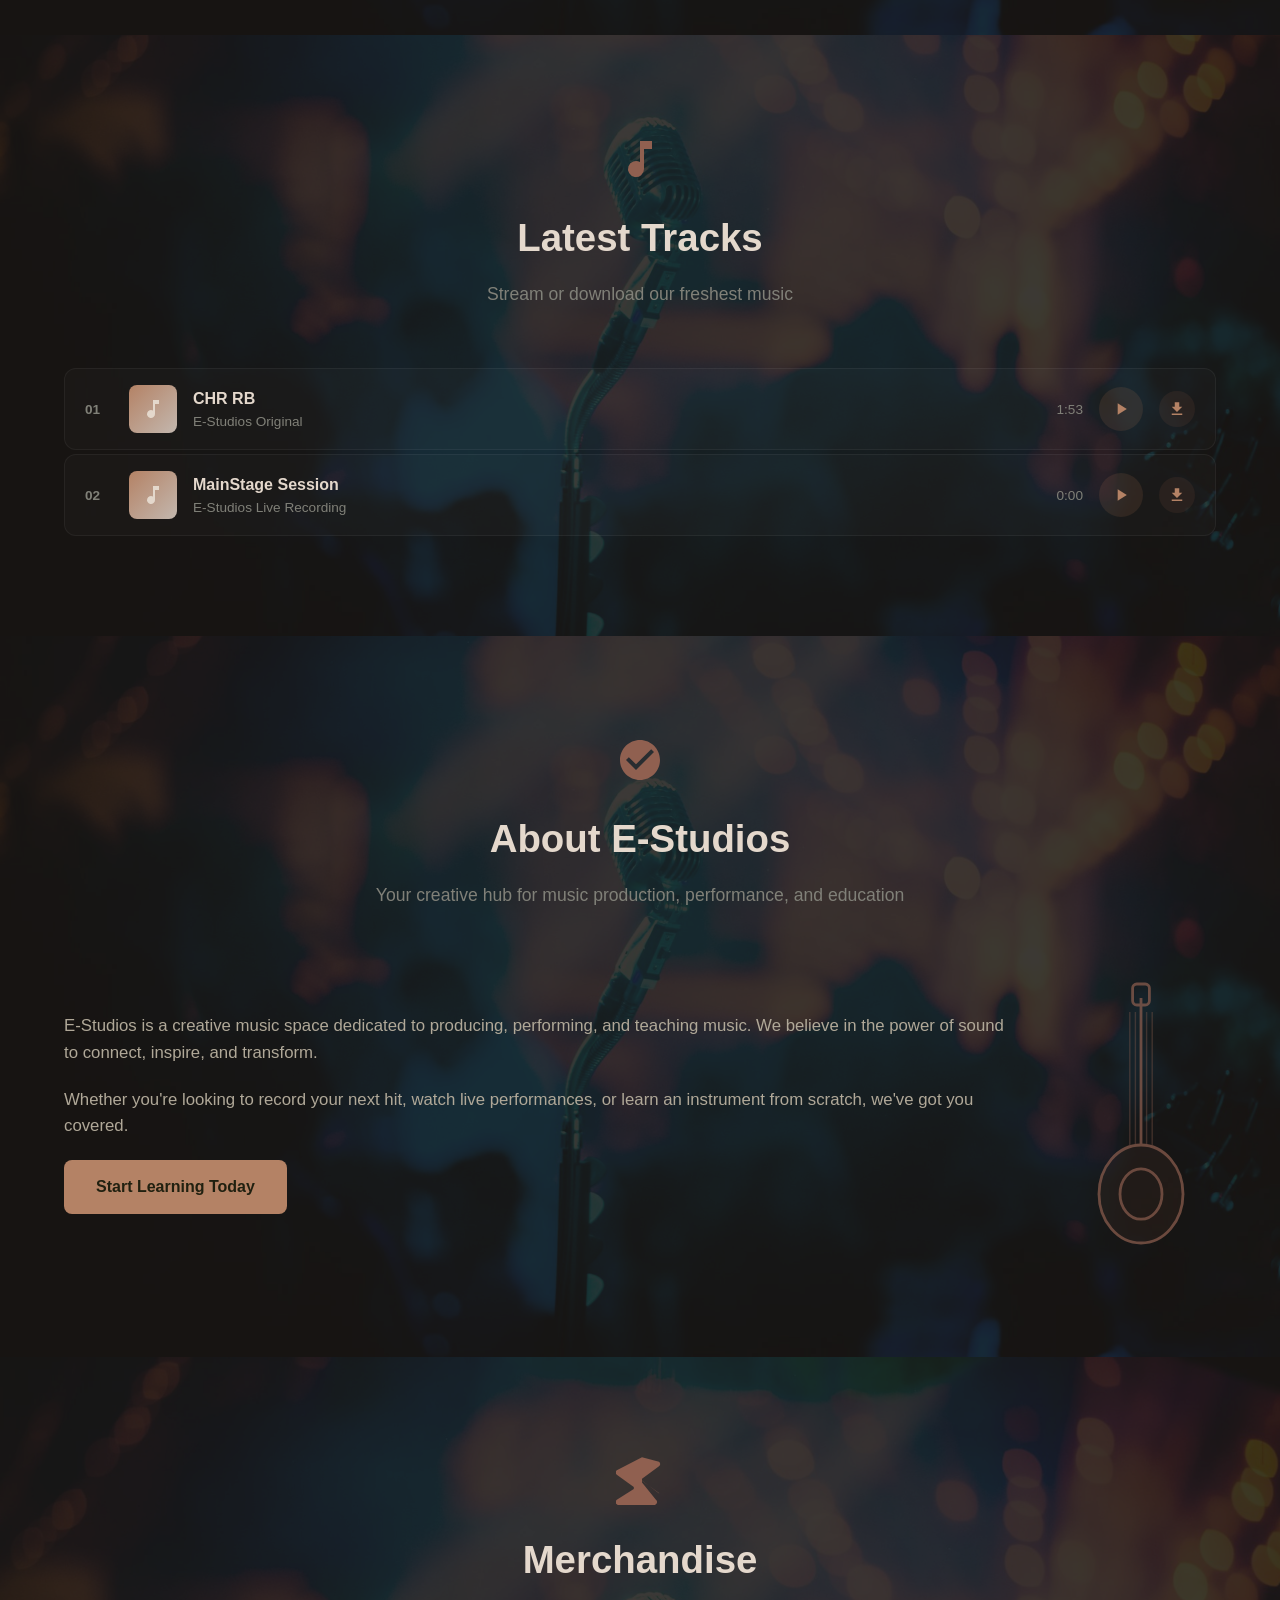
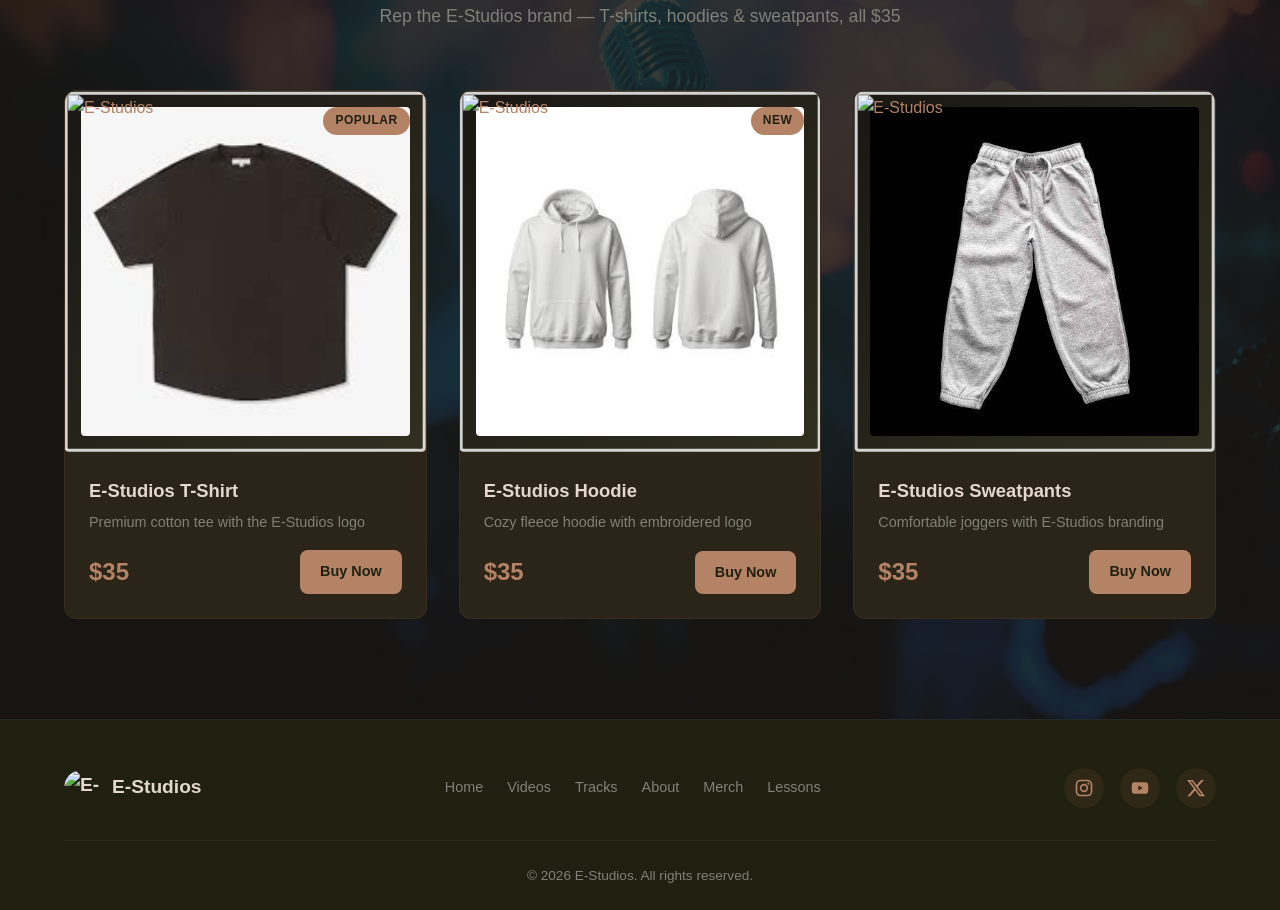
==== commit 68d4baa2: "Overlay E-Studios logo on center of each merchandise image" ====
--- a/index.html
+++ b/index.html
@@ -192,6 +192,7 @@
         <div class="merch-card">
           <div class="merch-image">
             <img src="images/merch-tshirt.jpg" alt="E-Studios T-Shirt">
+            <img src="images/logo.jpeg" alt="E-Studios" class="merch-logo">
             <span class="merch-badge">Popular</span>
           </div>
           <div class="merch-info">
@@ -206,6 +207,7 @@
         <div class="merch-card">
           <div class="merch-image">
             <img src="images/merch-hoodie.jpg" alt="E-Studios Hoodie">
+            <img src="images/logo.jpeg" alt="E-Studios" class="merch-logo">
             <span class="merch-badge">New</span>
           </div>
           <div class="merch-info">
@@ -220,6 +222,7 @@
         <div class="merch-card">
           <div class="merch-image">
             <img src="images/merch-sweatpants.jpg" alt="E-Studios Sweatpants">
+            <img src="images/logo.jpeg" alt="E-Studios" class="merch-logo">
           </div>
           <div class="merch-info">
             <h3>E-Studios Sweatpants</h3>
--- a/css/style.css
+++ b/css/style.css
@@ -666,6 +666,21 @@
   transform: scale(1.05);
 }
 
+.merch-logo {
+  position: absolute;
+  top: 50%;
+  left: 50%;
+  transform: translate(-50%, -50%);
+  width: 80px;
+  height: 80px;
+  border-radius: 50%;
+  object-fit: cover;
+  border: 3px solid rgba(255,255,255,0.8);
+  box-shadow: 0 4px 20px rgba(0,0,0,0.4);
+  pointer-events: none;
+  z-index: 2;
+}
+
 .merch-badge {
   position: absolute;
   top: 16px;
